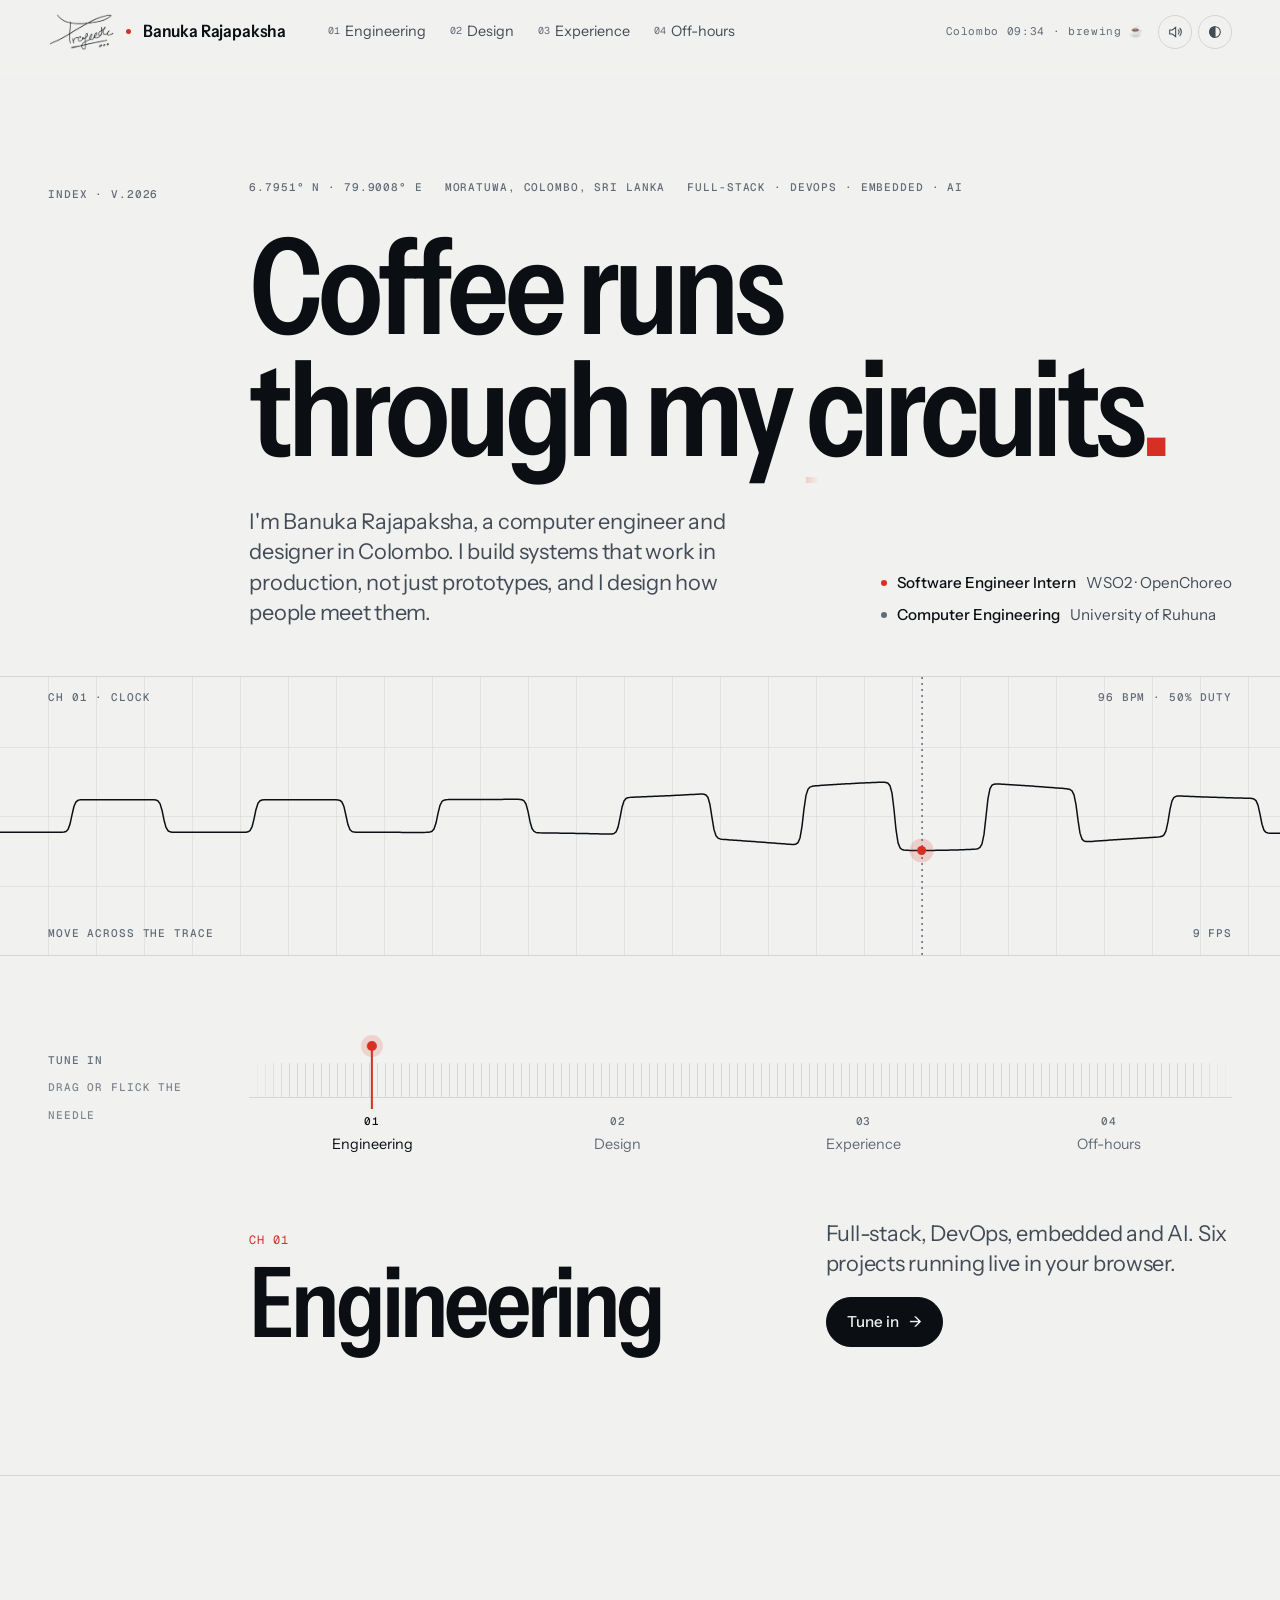
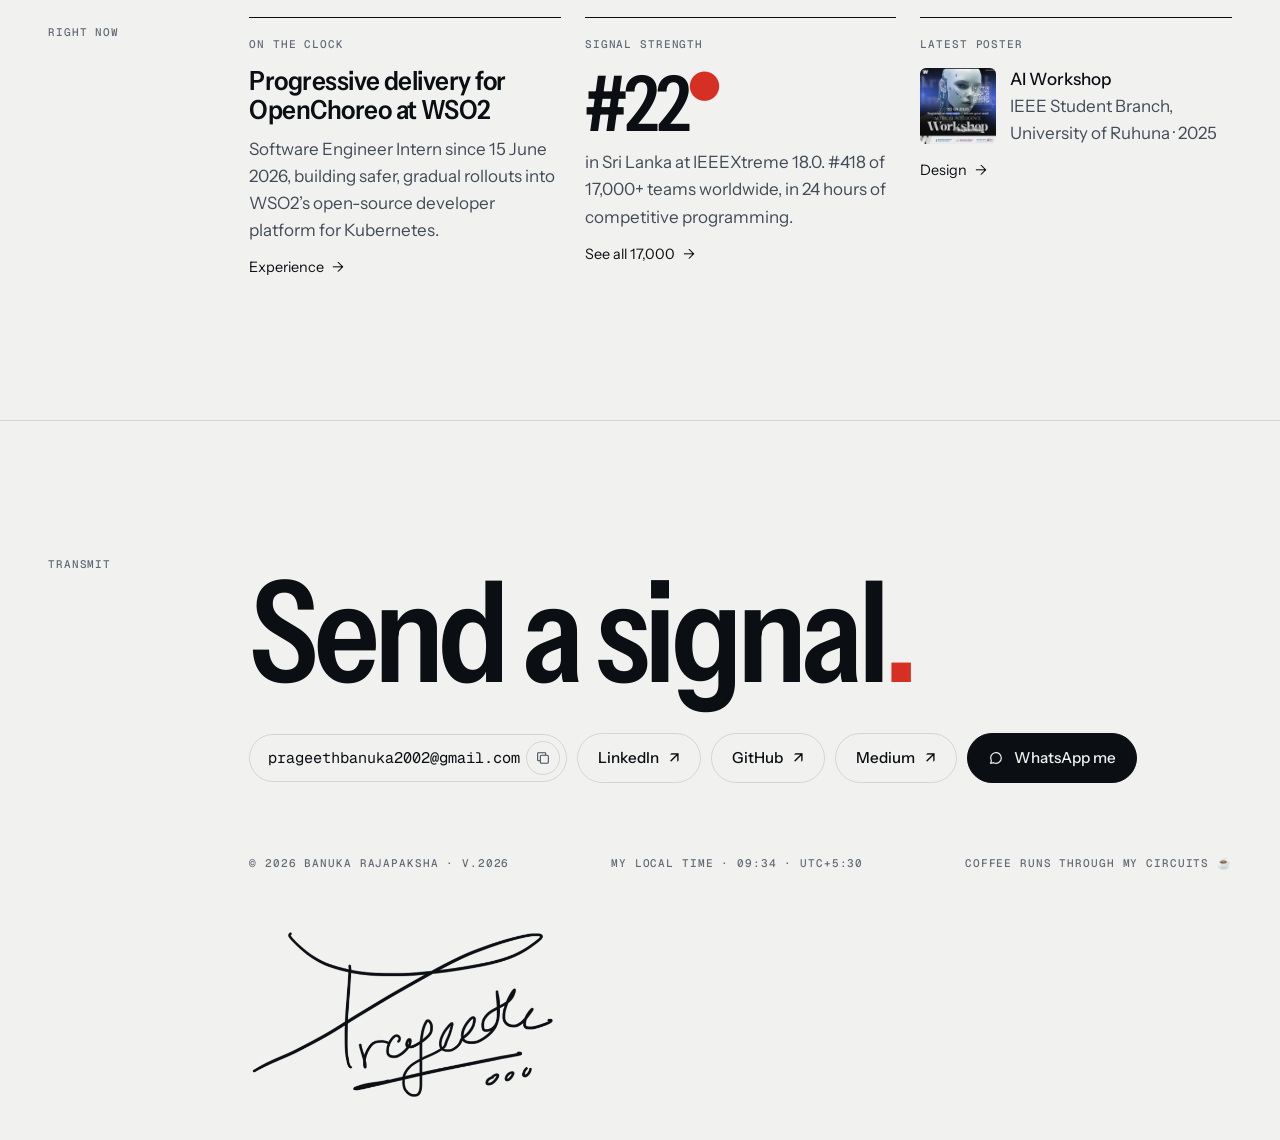
==== index.html @ 409f916d "Center the coffee refill popup; tap feedback and touch-size close buttons" ====
<!doctype html>
<html lang="en">
<head>
<meta charset="utf-8">
<meta name="viewport" content="width=device-width, initial-scale=1, viewport-fit=cover">
<title>Banuka Rajapaksha</title>
<link rel="preconnect" href="https://fonts.googleapis.com">
<link rel="preconnect" href="https://fonts.gstatic.com" crossorigin>
<link rel="stylesheet" href="https://fonts.googleapis.com/css2?family=Geist+Mono:wght@400;500&family=Instrument+Sans:wdth,wght@75..100,400..700&display=swap">
<link rel="stylesheet" href="assets/site.css?v=20261011d">
<style>
.hero { padding-block: clamp(56px, 9vw, 120px) clamp(28px, 4vw, 48px); }
.hero .coords { display: flex; flex-wrap: wrap; gap: 6px 22px; margin-bottom: 28px; }
.hero .display { font-size: clamp(3.2rem, 10.4vw, 10rem); margin-bottom: 36px; }
.cof { position: relative; cursor: pointer; outline-offset: 6px; transition: color var(--h); }
.cof::before { content: "psst. type c-o-f-f-e-e"; position: absolute; left: 0.04em; bottom: 100%; margin-bottom: 0.3em; white-space: nowrap;
  font: 500 0.6875rem/1 var(--f-mono); letter-spacing: 0.08em; text-transform: uppercase; color: var(--accent);
  opacity: 0; transform: translateY(6px); transition: opacity var(--h) var(--ease-out), transform var(--h) var(--ease-out); pointer-events: none; }
@media (hover: none) { .cof::before { content: "tap for a refill"; } }
.cof i { position: absolute; bottom: 82%; width: 0.03em; min-width: 2px; height: 0.16em; border-radius: 2px; background: var(--ink-3); opacity: 0; pointer-events: none; }
.cof i:nth-child(1) { left: 60%; } .cof i:nth-child(2) { left: 72%; } .cof i:nth-child(3) { left: 84%; }
.cof:hover::before, .cof:focus-visible::before { opacity: 1; transform: none; }
.cof:hover i, .cof:focus-visible i { animation: wisp 1.9s ease-out infinite; }
.cof:hover i:nth-child(2), .cof:focus-visible i:nth-child(2) { animation-delay: .45s; }
.cof:hover i:nth-child(3), .cof:focus-visible i:nth-child(3) { animation-delay: .9s; }
@keyframes wisp { 0% { opacity: 0; transform: translateY(0.1em) scaleY(.4); } 30% { opacity: .6; } 100% { opacity: 0; transform: translate(0.05em, -0.35em) scaleY(1); } }
@media (hover: none) { .cof::before { opacity: .75; transform: none; animation: hintIn 1.2s var(--ease-out) 3.5s both; } }
@keyframes hintIn { from { opacity: 0; transform: translateY(6px); } }
.hero .coords { transition: opacity var(--h) var(--ease-out); }
.hero:has(.cof:hover) .coords, .hero:has(.cof:focus-visible) .coords { opacity: 0; }
@media (hover: none) { .hero .coords { opacity: 1 !important; } .cof::before { margin-bottom: 0.15em; } }
.cir { background: linear-gradient(90deg, transparent, var(--accent), transparent) -60% 96% / 40% 0.045em no-repeat; }
.cir:hover { animation: current 1.1s linear infinite; }
@keyframes current { to { background-position: 170% 96%; } }
@media (prefers-reduced-motion: reduce) { .cof i, .cir:hover { animation: none !important; } }
.hero-foot { display: grid; grid-template-columns: minmax(0, 1.2fr) minmax(0, 1fr); gap: 24px 48px; align-items: end; }
.roles { display: grid; gap: 8px; justify-self: end; }
.roles span { display: flex; gap: 10px; align-items: baseline; font-size: 0.95rem; color: var(--ink-2); }
.roles b { font-weight: 500; color: var(--ink); }
.roles i { width: 6px; height: 6px; border-radius: 50%; background: var(--accent); flex: none; transform: translateY(-2px); }
@media (max-width: 860px) {
  .hero .grid > .hang, .tuner .grid > .hang, .now-wrap .hang { display: none; }
  .hero .coords { display: none; }
  .hero { padding-block: 64px 32px; }
  .hero .display { font-size: clamp(2.6rem, 11vw, 4.6rem); }
  .cof::before { margin-bottom: 0.3em; }
  .roles span { font-size: 0.92rem; }
  #scope { height: 120px; }
  #scope .rd { display: none; }
  main .tuner { padding-block: 36px 64px; }
  #dial { margin-bottom: 44px; }
  #band { min-height: 0; gap: 14px; }
  #band h2 { font-size: clamp(2.6rem, 13vw, 3.6rem); }
}
@media (max-width: 860px) { .hero-foot { grid-template-columns: 1fr; } .roles { justify-self: start; } .roles span { flex-wrap: wrap; gap: 2px 10px; } .hero { padding-block: 36px 28px; } .hero .coords { margin-bottom: 18px; } .hero .display { margin-bottom: 24px; } }

.scope { position: relative; height: clamp(170px, 22vw, 280px); border-block: 1px solid var(--line); }
.scope canvas { position: absolute; inset: 0; width: 100%; height: 100%; touch-action: pan-y; }
.scope .rd { position: absolute; top: 12px; display: flex; gap: 18px; }
.scope .rd.l { left: var(--gut); } .scope .rd.r { right: var(--gut); }
.scope .rd.b { top: auto; bottom: 12px; }

.tuner { padding-block: clamp(48px, 7vw, 96px) clamp(72px, 10vw, 130px); }
.dial { position: relative; height: 92px; margin-bottom: 40px; cursor: ew-resize; touch-action: none; user-select: none; -webkit-user-select: none; }
.dial:focus-visible { outline-offset: 8px; }
.dial .scale { position: absolute; left: 0; right: 0; top: 18px; height: 34px;
  background:
    repeating-linear-gradient(90deg, var(--ink-3) 0 1px, transparent 1px 100%) 0 0 / 12.5% 100% no-repeat,
    repeating-linear-gradient(90deg, var(--line) 0 1px, transparent 1px 8px);
  -webkit-mask: linear-gradient(90deg, transparent, #000 4%, #000 96%, transparent); mask: linear-gradient(90deg, transparent, #000 4%, #000 96%, transparent); }
.dial .base { position: absolute; left: 0; right: 0; top: 52px; height: 1px; background: var(--line); }
.dial .stops { position: absolute; left: 0; right: 0; top: 62px; display: grid; grid-template-columns: repeat(4, 1fr); }
.dial .stops button { border: 0; background: none; cursor: pointer; padding: 6px 0; display: grid; justify-items: center; gap: 2px; color: var(--ink-3); transition: color var(--q); }
.dial .stops button:hover, .dial .stops button.on { color: var(--ink); }
.dial .stops .label { color: inherit; }
.dial .tick { position: absolute; top: 10px; width: 1px; height: 50px; background: var(--ink); }
.needle { position: absolute; top: 0; left: 0; width: 2px; height: 64px; margin-left: -1px; background: var(--accent); will-change: transform; }
.needle::before { content: ""; position: absolute; top: -4px; left: -4px; width: 10px; height: 10px; border-radius: 50%; background: var(--accent); box-shadow: 0 0 0 6px color-mix(in srgb, var(--accent) 16%, transparent); }
.needle::after { content: ""; position: absolute; inset: -10px -22px; } /* bigger grab target */

.band { display: grid; grid-template-columns: minmax(0, 1.3fr) minmax(0, 1fr); gap: 24px 48px; align-items: end; min-height: 170px; }
.band .num { font-family: var(--f-mono); font-size: 0.75rem; color: var(--accent); letter-spacing: 0.08em; }
.band h2 { font-size: clamp(2.8rem, 7.6vw, 6.6rem); margin-top: 8px; }
.band-r { display: grid; gap: 18px; justify-items: start; }
@media (max-width: 860px) { .band { grid-template-columns: 1fr; } }

.now { display: grid; grid-template-columns: repeat(3, minmax(0, 1fr)); gap: 24px; }
.now article { border-top: 1px solid var(--ink); padding-top: 18px; display: grid; gap: 12px; align-content: start; min-width: 0; }
.now .big { font-weight: 600; font-stretch: 82%; letter-spacing: -0.04em; font-size: clamp(3rem, 6vw, 5rem); line-height: 0.9; }
.now .big .dot { font-size: 0.5em; vertical-align: 0.9em; }
.now p { margin: 0; color: var(--ink-2); }
.now a.more { font-size: 0.9rem; text-decoration: none; display: inline-flex; gap: 8px; color: var(--ink); }
.now a.more:hover { text-decoration: underline; }
.now .thumb { display: grid; grid-template-columns: 76px minmax(0, 1fr); gap: 14px; align-items: center; }
.now .thumb img { width: 76px; height: 76px; object-fit: cover; border-radius: 6px; }
@media (max-width: 860px) { .now { grid-template-columns: 1fr; } }
</style>
<link rel="icon" href="assets/favicon.svg" type="image/svg+xml">
<meta name="theme-color" content="#0B0E13">
<meta name="description" content="Banuka Rajapaksha: computer engineer and designer in Colombo. Software Engineer Intern at WSO2 (OpenChoreo). Coffee runs through my circuits.">
<meta property="og:title" content="Banuka Rajapaksha">
<meta property="og:description" content="Computer engineer and designer. Coffee runs through my circuits.">
<meta property="og:url" content="https://prageethbanuka.github.io/">
<meta property="og:type" content="website">
<meta property="og:image" content="https://prageethbanuka.github.io/assets/og.jpg">
<meta property="og:image:width" content="1200">
<meta property="og:image:height" content="630">
<meta property="og:image:alt" content="Coffee runs through my circuits. Banuka Rajapaksha, engineer and designer.">
<meta name="twitter:card" content="summary_large_image">
<script>try { const t = localStorage.getItem('br-theme'); if (t) document.documentElement.dataset.theme = t; } catch (e) {}</script>
<script data-goatcounter="https://banuka.goatcounter.com/count" async src="https://gc.zgo.at/count.js"></script>
</head>
<body>
<script src="assets/site.js?v=20261011d"></script>
<script>BR.nav('home', { draw: true })</script>

<main id="main">
  <section class="wrap hero">
    <div class="grid">
      <div class="hang"><span class="label">Index · v.2026</span></div>
      <div class="main">
        <div class="coords"><span class="label">6.7951° N · 79.9008° E</span><span class="label">Moratuwa, Colombo, Sri Lanka</span><span class="label">Full-stack · DevOps · Embedded · AI</span></div>
        <h1 class="display"><span class="cof" role="button" tabindex="0" aria-label="Coffee. Pour a refill">Coffee<i aria-hidden="true"></i><i aria-hidden="true"></i><i aria-hidden="true"></i></span> runs through my <span class="cir">circuits</span><span class="dot">.</span></h1>
        <div class="hero-foot">
          <p class="lede">I'm Banuka Rajapaksha, a computer engineer and designer in Colombo.<span class="m-hide"> I build systems that work in production, not just prototypes, and I design how people meet them.</span></p>
          <div class="roles">
            <span><i></i><b>Software Engineer Intern</b> WSO2 · OpenChoreo</span>
            <span><i style="background:var(--ink-3)"></i><b>Computer Engineering</b> University of Ruhuna</span>
          </div>
        </div>
      </div>
    </div>
  </section>

  <div class="scope" id="scope" aria-hidden="true">
    <canvas id="trace"></canvas>
    <div class="rd l"><span class="label" id="rdMode">CH 01 · Clock</span></div>
    <div class="rd r"><span class="label" id="rdVal">96 BPM · 50% duty</span></div>
    <div class="rd l b"><span class="label">Move across the trace</span></div>
    <div class="rd r b"><span class="label" id="rdFps">-- fps</span></div>
  </div>

  <section class="wrap tuner" aria-labelledby="bandName">
    <div class="grid">
      <div class="hang"><span class="label">Tune in</span><br><span class="label" style="color:var(--ink-3);opacity:.8">Drag or flick the needle</span></div>
      <div class="main">
        <div class="dial" id="dial" tabindex="0" role="slider" aria-label="Choose a section" aria-valuemin="1" aria-valuemax="4" aria-valuenow="1" aria-valuetext="Engineering">
          <div class="scale"></div><div class="base"></div>
          <div class="stops" id="stops"></div>
          <div class="needle" id="needle"></div>
        </div>
        <div class="band" id="band">
          <div>
            <div class="num" id="bandNum">CH 01</div>
            <h2 class="display" id="bandName">Engineering</h2>
          </div>
          <div class="band-r">
            <p class="lede" id="bandText">Full-stack, DevOps, embedded and AI. Six projects running live in your browser.</p>
            <a class="btn" id="bandGo" href="engineering.html">Tune in <span class="arr">→</span></a>
          </div>
        </div>
      </div>
    </div>
  </section>

  <section class="wrap section now-wrap">
    <div class="grid">
      <div class="hang"><span class="label">Right now</span></div>
      <div class="main now">
        <article>
          <span class="label">On the clock</span>
          <h3 class="h3">Progressive delivery for OpenChoreo at WSO2</h3>
          <p>Software Engineer Intern since 15 June 2026, building safer, gradual rollouts into WSO2’s open-source developer platform for Kubernetes.</p>
          <a class="more" href="experience.html">Experience <span>→</span></a>
        </article>
        <article>
          <span class="label">Signal strength</span>
          <div class="big">#22<span class="dot">●</span></div>
          <p>in Sri Lanka at IEEEXtreme 18.0. #418 of 17,000+ teams worldwide, in 24 hours of competitive programming.</p>
          <a class="more" href="engineering.html#xtreme">See all 17,000 <span>→</span></a>
        </article>
        <article>
          <span class="label">Latest poster</span>
          <div class="thumb"><img src="assets/work/w1.webp" alt="AI Workshop poster" width="76" height="76"><p><b style="color:var(--ink);font-weight:500">AI Workshop</b><br>IEEE Student Branch, University of Ruhuna · 2025</p></div>
          <a class="more" href="design.html">Design <span>→</span></a>
        </article>
      </div>
    </div>
  </section>
</main>

<script>BR.footer()</script>

<script>
(() => {
const { Spring, project, clamp, tracker, reduce, blip } = BR;
const BANDS = [
  { id: 'engineering', name: 'Engineering', href: 'engineering.html', mode: 'Clock', val: '96 BPM · 50% duty', text: 'Full-stack, DevOps, embedded and AI. Six projects running live in your browser.' },
  { id: 'design', name: 'Design', href: 'design.html', mode: 'Sine', val: 'Two-second read', text: 'Visual branding for national IEEE programmes, SLSAC and faculty events.' },
  { id: 'experience', name: 'Experience', href: 'experience.html', mode: 'Step', val: 'Rising edges', text: 'WSO2, SEDS Ruhuna, IEEE and IESL, and the University of Ruhuna.' },
  { id: 'offhours', name: 'Off-hours', href: 'offhours.html', mode: 'Scintillation', val: 'Starlight · 96 BPM', text: 'Brass band, drums and the night sky, in red light.' },
];

/* ---------- oscilloscope trace ---------- */
const cv = document.getElementById('trace'), cx = cv.getContext('2d'), scope = document.getElementById('scope');
let W = 0, H = 0, DPR = 1, col = {};
const w = BANDS.map((_, i) => new Spring(i === 0 ? 1 : 0, { damping: 1, response: 0.5 }));
const amp = new Spring(0, { damping: 1, response: 0.35 });
const px = new Spring(0.72, { damping: 1, response: 0.3 });
const heart = new Spring(0, { damping: 1, response: 0.6 }); let heartAt = 0;
// a heartbeat (ECG) trace for the hidden channel
const ecg = (u, t) => { let p = (u * 3 - t * 1.2) % 1; if (p < 0) p += 1; const g = (c, w, a) => a * Math.exp(-(((p - c) / w) ** 2)); return g(0.12, 0.035, 0.18) - g(0.27, 0.012, 0.25) + g(0.3, 0.012, 1.25) - g(0.33, 0.014, 0.45) + g(0.55, 0.06, 0.3); };
function readCol() { const s = getComputedStyle(document.documentElement); col = { ink: s.getPropertyValue('--ink').trim(), line: s.getPropertyValue('--line-2').trim(), acc: s.getPropertyValue('--accent').trim(), ink3: s.getPropertyValue('--ink-3').trim() }; }
function size() { DPR = Math.min(2, devicePixelRatio || 1); W = scope.clientWidth; H = scope.clientHeight; cv.width = W * DPR; cv.height = H * DPR; cx.setTransform(DPR, 0, 0, DPR, 0, 0); }
const shapes = [
  (u, t) => Math.tanh(9 * Math.sin(u * 2 * Math.PI * 7 - t * 2 * Math.PI * 1.6)),                 // clock
  (u, t) => Math.sin(u * 2 * Math.PI * 3.2 - t * 2.4),                                              // sine
  (u, t) => { const p = (u * 6 - t * 0.35) % 1, q = p < 0 ? p + 1 : p; return Math.tanh(14 * (q - 0.5)) * 0.8 + (q - 0.5) * 0.4; }, // step
  (u, t) => 0.55 * Math.sin(u * 47 + t * 3.1) * Math.sin(u * 13 - t * 1.7) + 0.35 * Math.sin(u * 91 - t * 5.3) + 0.2 * Math.sin(u * 7 + t), // scintillation
];
function y(u, t) {
  let v = 0; for (let i = 0; i < 4; i++) if (w[i].x > 0.001) v += w[i].x * shapes[i](u, t);
  if (heart.x > 0.001) v = v * (1 - heart.x) + heart.x * ecg(u, t);
  const bump = Math.exp(-(((u - px.x) / 0.16) ** 2));
  const a = 0.14 + 0.62 * (0.25 + 0.75 * amp.x) * bump;
  return H / 2 - v * a * (H * 0.42);
}
let fpsT = performance.now(), fpsN = 0; const fpsEl = document.getElementById('rdFps');
function draw(now) {
  const t = reduce() ? 0 : now / 1000;
  cx.clearRect(0, 0, W, H);
  cx.strokeStyle = col.line; cx.lineWidth = 1; cx.beginPath();
  for (let x = 48; x < W; x += 48) { cx.moveTo(x + 0.5, 0); cx.lineTo(x + 0.5, H); }
  for (let k = 1; k < 4; k++) { const yy = Math.round(H * k / 4) + 0.5; cx.moveTo(0, yy); cx.lineTo(W, yy); }
  cx.stroke();
  cx.strokeStyle = col.ink; cx.lineWidth = 1.5; cx.lineJoin = 'round'; cx.beginPath();
  const step = 2;
  for (let x = 0; x <= W; x += step) { const v = y(x / W, t); x ? cx.lineTo(x, v) : cx.moveTo(x, v); }
  cx.stroke();
  const sx = px.x * W, sy = y(px.x, t);
  cx.strokeStyle = col.ink3; cx.setLineDash([2, 4]); cx.beginPath(); cx.moveTo(sx + 0.5, 0); cx.lineTo(sx + 0.5, H); cx.stroke(); cx.setLineDash([]);
  cx.fillStyle = col.acc; cx.globalAlpha = 0.18; cx.beginPath(); cx.arc(sx, sy, 12, 0, 6.283); cx.fill();
  cx.globalAlpha = 1; cx.beginPath(); cx.arc(sx, sy, 4.5, 0, 6.283); cx.fill();
  fpsN++; if (now - fpsT > 500) { fpsEl.textContent = `${Math.round(fpsN * 1000 / (now - fpsT))} fps`; fpsN = 0; fpsT = now; }
}
let raf = 0, visible = true;
function loop(now) { draw(now); raf = (visible && !reduce()) ? requestAnimationFrame(loop) : 0; }
function start() { if (!raf && visible) raf = requestAnimationFrame(loop); }
readCol(); size(); draw(performance.now()); if (!reduce()) start();
addEventListener('resize', () => { size(); draw(performance.now()); });
addEventListener('br-theme', () => { readCol(); draw(performance.now()); });
matchMedia('(prefers-color-scheme: dark)').addEventListener('change', () => { readCol(); draw(performance.now()); });
new IntersectionObserver(es => { visible = es[0].isIntersecting; if (visible && !reduce()) start(); }).observe(scope);
[...w, amp, px, heart].forEach(s => s.on(() => { if (reduce()) draw(0); }));
scope.addEventListener('pointermove', e => { const r = scope.getBoundingClientRect(); px.to(clamp((e.clientX - r.left) / r.width, 0, 1), { damping: 1, response: 0.18 }); amp.to(1); });
scope.addEventListener('pointerleave', () => { amp.to(0, { response: 0.6 }); px.to(0.72, { response: 0.8 }); });

/* ---------- tuner dial ---------- */
const dial = document.getElementById('dial'), needle = document.getElementById('needle'), stops = document.getElementById('stops');
BANDS.forEach((b, i) => {
  const btn = document.createElement('button'); btn.type = 'button'; btn.dataset.i = i; btn.tabIndex = -1;
  btn.innerHTML = `<span class="label">0${i + 1}</span><span style="font-size:.9rem">${b.name}</span>`;
  stops.appendChild(btn);
});
const stopX = i => dial.clientWidth * (i + 0.5) / 4;
const nx = new Spring(0, { damping: 1, response: 0.4 }).on(x => { needle.style.transform = `translateX(${x}px)`; liveBand(x); });
let cur = -1;
function setBand(i, fromNeedle) {
  if (i === cur) return; cur = i; const b = BANDS[i];
  if (heart.target === 1) { if (performance.now() - heartAt > 4000) heart.to(0); else return; } // keep the clue on screen for a moment
  document.getElementById('bandNum').textContent = `CH 0${i + 1}`;
  document.getElementById('bandName').textContent = b.name;
  document.getElementById('bandText').textContent = b.text;
  const go = document.getElementById('bandGo'); go.href = b.href;
  document.getElementById('rdMode').textContent = `CH 0${i + 1} · ${b.mode}`;
  document.getElementById('rdVal').textContent = b.val;
  dial.setAttribute('aria-valuenow', i + 1); dial.setAttribute('aria-valuetext', b.name);
  [...stops.children].forEach((s, k) => s.classList.toggle('on', k === i));
  w.forEach((s, k) => s.to(k === i ? 1 : 0));
  if (fromNeedle !== false) blip('tick');
}
function liveBand(x) { setBand(clamp(Math.floor(x / dial.clientWidth * 4), 0, 3)); }
nx.set(stopX(0)); setBand(0, false);
addEventListener('resize', () => nx.set(stopX(cur)));
const trk = tracker(); let drag = null;
dial.addEventListener('pointerdown', e => {
  const r = dial.getBoundingClientRect(), x = e.clientX - r.left;
  if (e.target.closest('.stops button') && e.pointerType !== 'mouse') return;
  const onNeedle = Math.abs(x - nx.x) < 24;
  dial.setPointerCapture(e.pointerId); nx.stop();
  drag = { off: onNeedle ? x - nx.x : 0, moved: 0, x0: x }; trk.reset(); trk.add(nx.x);
  if (!onNeedle) nx.to(x, { damping: 1, response: 0.22 });
});
dial.addEventListener('pointermove', e => {
  if (!drag) return; const r = dial.getBoundingClientRect(), x = e.clientX - r.left;
  drag.moved = Math.max(drag.moved, Math.abs(x - drag.x0));
  if (drag.moved < 4) return;
  const raw = x - drag.off, max = dial.clientWidth;
  const v = raw < 0 ? BR.rubber(raw, max) : raw > max ? max + BR.rubber(raw - max, max) : raw;
  nx.set(v); trk.add(v);
  holdCheck(v / max);
});
// hidden channel: hold the needle exactly between Design and Experience
let holdT = 0;
function heartbeat() {
  holdT = 0; if (!drag || heart.target === 1) return;
  heart.to(1); heartAt = performance.now(); blip('tone', true);
  const clue = (window.BRSecret && BRSecret.TRAIL.clue2) || '';
  document.getElementById('rdMode').textContent = 'CH ♥ · Heartbeat'; document.getElementById('rdVal').textContent = '72 BPM';
  document.getElementById('bandNum').textContent = 'CH ♥'; document.getElementById('bandName').textContent = 'Heartbeat';
  document.getElementById('bandText').textContent = clue; document.getElementById('bandGo').href = 'offhours.html'; cur = -1;
}
function holdCheck(f) {
  const inZone = Math.abs(f - 0.5) <= 0.025;
  if (!inZone) { clearTimeout(holdT); holdT = 0; return; }
  if (!holdT) holdT = setTimeout(heartbeat, 1600); // fires even if the pointer stays perfectly still
}
const endDrag = e => {
  clearTimeout(holdT); holdT = 0;
  if (!drag) return; const d = drag; drag = null;
  if (d.moved < 4) { const i = clamp(Math.floor(d.x0 / dial.clientWidth * 4), 0, 3); nx.to(stopX(i), { damping: 1, response: 0.35 }); return; }
  const v = trk.vel(), land = nx.x + project(v, 0.995);
  const i = clamp(Math.floor(land / dial.clientWidth * 4), 0, 3);
  nx.to(stopX(i), { velocity: v, damping: Math.abs(v) > 300 ? 0.78 : 1, response: 0.38 });
};
dial.addEventListener('pointerup', endDrag); dial.addEventListener('pointercancel', endDrag);
stops.addEventListener('pointerenter', () => {}, true);
[...stops.children].forEach((b, i) => {
  b.addEventListener('click', () => nx.to(stopX(i), { damping: 1, response: 0.35 }));
  b.addEventListener('pointerenter', e => { if (e.pointerType === 'mouse' && !drag) nx.to(stopX(i), { damping: 1, response: 0.4 }); });
});
dial.addEventListener('keydown', e => {
  if (e.key === 'ArrowRight' || e.key === 'ArrowDown') { e.preventDefault(); nx.to(stopX(Math.min(3, cur + 1))); }
  if (e.key === 'ArrowLeft' || e.key === 'ArrowUp') { e.preventDefault(); nx.to(stopX(Math.max(0, cur - 1))); }
  if (e.key === 'Enter') location.href = BANDS[cur].href;
});
})();
</script>
</body>
</html>
---- assets/site.css ----
/* SIGNAL — Banuka Rajapaksha
   Layout: 12-column instrument grid; mono labels hang in column 1, content starts at column 2–3.
   One accent (H-Alpha) marks the single thing that matters on each screen. */
:root {
  --bg: #F1F2EF;          /* Lunar */
  --bg-2: #E7E9E5;
  --surface: #F8F9F7;
  --ink: #0B0E13;         /* Night Ink */
  --ink-2: #434B57;
  --ink-3: #636B78;       /* Regolith */
  --line: rgba(11, 14, 19, 0.12);
  --line-2: rgba(11, 14, 19, 0.06);
  --accent: #D62F24;      /* H-Alpha */
  --data: #1F8A80;        /* OIII — data only */
  --screen: #0B0E13;      /* device screens stay dark */
  --screen-ink: #E8EAE6;
  --f-sans: "Instrument Sans", ui-sans-serif, system-ui, -apple-system, "Segoe UI", sans-serif;
  --f-mono: "Geist Mono", ui-monospace, "SF Mono", Menlo, Consolas, monospace;
  --beat: 625ms;          /* 96 BPM */
  --q: 156ms;             /* quarter beat */
  --h: 312ms;             /* half beat */
  --ease-out: cubic-bezier(.16, 1, .3, 1);
  --gut: clamp(16px, 4vw, 48px);
  color-scheme: light;
}
@media (prefers-color-scheme: dark) {
  :root:not([data-theme="light"]) {
    --bg: #0B0E13; --bg-2: #12161D; --surface: #161B23; --ink: #E8EAE6; --ink-2: #AEB5BF; --ink-3: #8A93A0;
    --line: rgba(232, 234, 230, 0.13); --line-2: rgba(232, 234, 230, 0.06); --accent: #FF4A3D; --data: #3CC2B4;
    --screen: #05070A; color-scheme: dark;
  }
}
:root[data-theme="dark"] {
  --bg: #0B0E13; --bg-2: #12161D; --surface: #161B23; --ink: #E8EAE6; --ink-2: #AEB5BF; --ink-3: #8A93A0;
  --line: rgba(232, 234, 230, 0.13); --line-2: rgba(232, 234, 230, 0.06); --accent: #FF4A3D; --data: #3CC2B4;
  --screen: #05070A; color-scheme: dark;
}
/* Red-light mode: the Off-hours page, like an observatory at night */
:root[data-mode="redlight"] {
  --bg: #0A0606; --bg-2: #120A09; --surface: #160C0B; --ink: #FF5A4C; --ink-2: rgba(255, 90, 76, 0.78); --ink-3: rgba(255, 90, 76, 0.56);
  --line: rgba(255, 90, 76, 0.2); --line-2: rgba(255, 90, 76, 0.09); --accent: #FF5A4C; --data: #FF5A4C;
  --screen: #070404; --screen-ink: #FF5A4C; color-scheme: dark;
}

@view-transition { navigation: auto; }
::view-transition-old(root) { animation: acquire-out var(--h) cubic-bezier(.7, 0, .84, 0) both; }
::view-transition-new(root) { animation: acquire-in var(--beat) var(--ease-out) both; }
::view-transition-group(mark) { animation-duration: var(--h); }
@keyframes acquire-out { to { clip-path: inset(49.8% 0 49.8% 0); } }
@keyframes acquire-in { from { clip-path: inset(49.8% 0 49.8% 0); } to { clip-path: inset(0 0 0 0); } }
@media (prefers-reduced-motion: reduce) {
  ::view-transition-old(root), ::view-transition-new(root) { animation: none; }
  html { scroll-behavior: auto !important; }
}

:root { padding-top: env(safe-area-inset-top, 0px); padding-bottom: env(safe-area-inset-bottom, 0px); }
*, *::before, *::after { box-sizing: border-box; }
html { scroll-behavior: smooth; -webkit-text-size-adjust: 100%; }
body {
  margin: 0; background: var(--bg); color: var(--ink);
  font-family: var(--f-sans); font-size: 1.0625rem; line-height: 1.6; font-stretch: 100%;
  -webkit-font-smoothing: antialiased; text-rendering: optimizeLegibility; overflow-x: hidden;
}
img { max-width: 100%; display: block; }
a { color: inherit; text-decoration-thickness: 1px; text-underline-offset: 0.2em; }
button { font: inherit; color: inherit; }
::selection { background: var(--accent); color: var(--bg); }
:focus-visible { outline: 2px solid var(--accent); outline-offset: 3px; border-radius: 4px; }
[hidden] { display: none !important; }

/* type */
.label { font-family: var(--f-mono); font-size: 0.6875rem; font-weight: 500; letter-spacing: 0.08em; text-transform: uppercase; color: var(--ink-3); font-variant-numeric: tabular-nums; }
.mono { font-family: var(--f-mono); font-variant-numeric: tabular-nums; }
.display {
  margin: 0; font-weight: 600; font-stretch: 82%; letter-spacing: -0.04em; line-height: 0.92;
  font-size: clamp(3.1rem, 9.2vw, 8.6rem); text-wrap: balance;
}
.h2 { margin: 0; font-weight: 600; font-stretch: 86%; letter-spacing: -0.03em; line-height: 0.98; font-size: clamp(2rem, 4.6vw, 3.4rem); text-wrap: balance; }
.h3 { margin: 0; font-weight: 600; font-stretch: 92%; letter-spacing: -0.02em; line-height: 1.1; font-size: clamp(1.3rem, 2.1vw, 1.65rem); }
.lede { margin: 0; font-size: clamp(1.15rem, 1.7vw, 1.4rem); line-height: 1.4; letter-spacing: -0.012em; color: var(--ink-2); max-width: 40ch; text-wrap: pretty; }
.prose { color: var(--ink-2); max-width: 64ch; }
.prose p { margin: 0 0 1em; }
.dot { color: var(--accent); }
.confirm { font-family: var(--f-mono); font-size: 0.625rem; letter-spacing: 0.06em; text-transform: uppercase; color: var(--ink-3); border: 1px dashed var(--ink-3); border-radius: 4px; padding: 1px 5px; vertical-align: 0.25em; white-space: nowrap; }

/* layout */
.wrap { width: 100%; max-width: 1440px; margin: 0 auto; padding-inline: var(--gut); padding-block: 0; }
.grid { display: grid; grid-template-columns: repeat(12, minmax(0, 1fr)); column-gap: 24px; }
.hang { grid-column: 1 / span 2; }
.main { grid-column: 3 / -1; min-width: 0; }
@media (max-width: 860px) {
  .grid { grid-template-columns: repeat(4, minmax(0, 1fr)); column-gap: 16px; }
  .hang, .main { grid-column: 1 / -1; }
  .hang { margin-bottom: 14px; }
}
.section { padding-block: clamp(72px, 11vw, 150px); border-top: 1px solid var(--line); }
.rule { height: 1px; background: var(--line); border: 0; margin: 0; }

/* nav */
.nav {
  position: sticky; top: env(safe-area-inset-top, 0px); z-index: 50;
  background: color-mix(in srgb, var(--bg) 82%, transparent);
  backdrop-filter: blur(16px) saturate(160%); -webkit-backdrop-filter: blur(16px) saturate(160%);
}
.nav::after { content: ""; position: absolute; left: 0; right: 0; bottom: -18px; height: 18px; pointer-events: none; background: linear-gradient(var(--bg), transparent); opacity: .7; }
.nav-in { display: flex; align-items: center; gap: 20px; height: 64px; }
.brand { display: inline-flex; align-items: center; gap: 12px; text-decoration: none; font-weight: 600; letter-spacing: -0.01em; font-stretch: 92%; white-space: nowrap; }
.sig {
  display: block; flex: none; width: 66px; aspect-ratio: 600 / 334; background: var(--ink);
  -webkit-mask: url("signature.png") center / contain no-repeat; mask: url("signature.png") center / contain no-repeat;
  view-transition-name: mark;
}
.sig.draw { animation: sign 1.4s var(--ease-out) 120ms both; }
@keyframes sign { from { clip-path: inset(0 100% 0 0); } to { clip-path: inset(0 0 0 0); } }
.star { width: 5px; height: 5px; border-radius: 50%; background: var(--accent); flex: none; animation: breathe 1.25s ease-in-out infinite; }
@keyframes breathe { 0%, 100% { transform: scale(1); } 12% { transform: scale(1.5); } 30% { transform: scale(1); } }
.sig-xl { width: clamp(180px, 24vw, 320px); margin-top: 56px; }
@media (prefers-reduced-motion: reduce) { .sig.draw, .star { animation: none; } }
.nav-links { display: flex; gap: 4px; margin: 0 auto 0 12px; padding: 0; list-style: none; }
.nav-links a {
  position: relative; display: block; padding: 6px 10px; text-decoration: none; font-size: 0.9rem; color: var(--ink-2);
  transition: color var(--q);
}
.nav-links a:hover { color: var(--ink); }
.nav-links a[aria-current="page"] { color: var(--ink); }
.nav-links a[aria-current="page"]::before { content: ""; position: absolute; left: 50%; bottom: -2px; width: 4px; height: 4px; margin-left: -2px; border-radius: 50%; background: var(--accent); }
.nav-links .n { font-family: var(--f-mono); font-size: 0.625rem; color: var(--ink-3); margin-right: 5px; vertical-align: 0.2em; }
.nav-tools { display: flex; align-items: center; gap: 6px; }
.clock { font-family: var(--f-mono); font-size: 0.6875rem; letter-spacing: 0.06em; color: var(--ink-3); margin-right: 8px; white-space: nowrap; }
.tool {
  width: 34px; height: 34px; display: grid; place-items: center; border-radius: 50%; border: 1px solid var(--line);
  background: transparent; cursor: pointer; color: var(--ink-2); transition: color var(--q), border-color var(--q), transform 100ms ease-out;
}
.tool:hover { color: var(--ink); border-color: var(--ink-3); }
.tool:active { transform: scale(0.94); }
.tool svg { width: 16px; height: 16px; }
.tool[aria-pressed="true"] { color: var(--accent); border-color: var(--accent); }
@media (max-width: 860px) {
  .nav-in { height: 58px; gap: 12px; }
  .nav-links, .nav-tools { display: none; }
  .menu-btn { display: grid; }
}

/* buttons, chips */
.btn {
  display: inline-flex; align-items: center; gap: 10px; padding: 12px 20px; border-radius: 999px; border: 1px solid var(--ink);
  background: var(--ink); color: var(--bg); text-decoration: none; font-weight: 500; font-size: 0.95rem; cursor: pointer;
  transition: transform 100ms ease-out, background-color var(--q), color var(--q);
}
.btn:active { transform: scale(0.97); }
.btn.ghost { background: transparent; color: var(--ink); border-color: var(--line); }
.btn.ghost:hover { border-color: var(--ink-3); }
.btn .arr { transition: transform var(--h) var(--ease-out); }
.btn:hover .arr { transform: translateX(3px); }
.chips { display: flex; flex-wrap: wrap; gap: 6px; }
.chip { font-family: var(--f-mono); font-size: 0.7rem; letter-spacing: 0.02em; padding: 4px 9px; border-radius: 999px; border: 1px solid var(--line); color: var(--ink-2); white-space: nowrap; }
.seg { display: inline-flex; padding: 3px; border: 1px solid var(--line); border-radius: 999px; gap: 2px; }
.seg button { border: 0; background: transparent; padding: 6px 14px; border-radius: 999px; cursor: pointer; font-size: 0.85rem; color: var(--ink-2); transition: background-color var(--q), color var(--q); }
.seg button[aria-pressed="true"] { background: var(--ink); color: var(--bg); }

/* page head */
.page-head { padding-block: clamp(64px, 10vw, 140px) clamp(56px, 8vw, 110px); }
.page-head .display { margin-bottom: 28px; }
.page-head .meta-row { display: flex; flex-wrap: wrap; gap: 6px 24px; margin-bottom: 36px; }

/* footer: transmit */
.transmit { border-top: 1px solid var(--line); padding-block: clamp(72px, 10vw, 140px) 40px; }
.transmit .display { font-size: clamp(3rem, 11vw, 10rem); margin: 18px 0 36px; }
.tx-row { display: flex; flex-wrap: wrap; gap: 10px; align-items: center; }
.email { display: inline-flex; align-items: center; gap: 6px; padding: 6px 6px 6px 18px; border: 1px solid var(--line); border-radius: 999px; font-family: var(--f-mono); font-size: 0.95rem; max-width: 100%; }
.email span { user-select: all; overflow-wrap: anywhere; }
.foot { display: flex; flex-wrap: wrap; justify-content: space-between; gap: 10px 24px; padding-top: 72px; }
.foot .label { color: var(--ink-3); }

/* shared trace hairline used as section divider */
.trace-line { display: block; width: 100%; height: 24px; color: var(--ink-3); }

@media (prefers-reduced-transparency: reduce) { .nav { background: var(--bg); backdrop-filter: none; -webkit-backdrop-filter: none; } }
@media (prefers-contrast: more) { :root { --line: rgba(11, 14, 19, 0.4); } }

/* ---------- responsive: big screens scale up, touch gets bigger targets ---------- */
@media (min-width: 1800px) { html { font-size: 112.5%; } .wrap { max-width: 1680px; } }
@media (min-width: 2400px) { html { font-size: 131%; } .wrap { max-width: 2080px; } }
@media (pointer: coarse) {
  .tool { width: 44px; height: 44px; }
  .seg button { min-height: 40px; padding-inline: 16px; }
  .nav-links a { padding: 10px 12px; }
  .btn { min-height: 44px; }
  .chip { padding: 6px 10px; }
}
@media (max-width: 380px) {
  :root { --gut: 14px; }
  .display { letter-spacing: -0.035em; }
  .brand > span:last-child { font-size: 0.92rem; }
}
@media (max-height: 500px) and (orientation: landscape) {
  .nav { position: relative; }
  .page-head { padding-block: 40px; }
}
.swipe-hint { display: none; }
@media (max-width: 700px) { .swipe-hint { display: inline; } }

/* ---------- mobile menu ---------- */
.menu-btn { display: none; place-items: center; margin-left: auto; width: 44px; height: 44px; border-radius: 50%; border: 1px solid var(--line); background: transparent; cursor: pointer; position: relative; transition: transform 100ms ease-out; }
.menu-btn:active { transform: scale(0.94); }
.menu-btn i { position: absolute; left: 13px; right: 13px; height: 1.5px; border-radius: 2px; background: var(--ink); transition: transform var(--h) var(--ease-out), top var(--h) var(--ease-out); }
.menu-btn i:nth-child(1) { top: 17px; } .menu-btn i:nth-child(2) { top: 25px; }
.menu-btn[aria-expanded="true"] i:nth-child(1) { top: 21px; transform: rotate(45deg); }
.menu-btn[aria-expanded="true"] i:nth-child(2) { top: 21px; transform: rotate(-45deg); }
.nav .here { display: none; font-family: var(--f-mono); font-size: 0.66rem; letter-spacing: 0.08em; text-transform: uppercase; color: var(--ink-3); white-space: nowrap; }
@media (max-width: 860px) { .nav .here { display: inline; margin-left: auto; } .nav .here + .menu-btn { margin-left: 0; } }
@media (max-width: 380px) { .nav .here { display: none; } .nav .here + .menu-btn { margin-left: auto; } }
body.menu-open { overflow: hidden; }
body.menu-open .nav { background: var(--bg); }
body.menu-open .nav::after { opacity: 0; }
.mmenu { position: fixed; inset: 0; z-index: 49; background: var(--bg); visibility: hidden; display: flex; flex-direction: column;
  padding: calc(env(safe-area-inset-top, 0px) + 74px) var(--gut) calc(env(safe-area-inset-bottom, 0px) + 22px);
  clip-path: inset(0 0 100% 0); transition: clip-path var(--beat) var(--ease-out), visibility 0s linear var(--beat); overflow-y: auto; }
.mmenu.open { visibility: visible; clip-path: inset(0 0 0 0); transition: clip-path var(--beat) var(--ease-out), visibility 0s; }
.mmenu ol { list-style: none; margin: 0; padding: 0; border-top: 1px solid var(--line); }
.mmenu li { border-bottom: 1px solid var(--line); opacity: 0; transform: translateY(14px); transition: opacity var(--h) var(--ease-out), transform var(--beat) var(--ease-out); }
.mmenu.open li { opacity: 1; transform: none; }
.mmenu.open li:nth-child(2) { transition-delay: 40ms; } .mmenu.open li:nth-child(3) { transition-delay: 80ms; } .mmenu.open li:nth-child(4) { transition-delay: 120ms; } .mmenu.open li:nth-child(5) { transition-delay: 160ms; }
.mmenu a { display: grid; grid-template-columns: 34px minmax(0, 1fr) auto; align-items: baseline; gap: 4px 10px; padding: 16px 0; text-decoration: none; }
.mmenu a .n { font-family: var(--f-mono); font-size: 0.7rem; color: var(--ink-3); }
.mmenu a b { font-weight: 600; font-stretch: 84%; letter-spacing: -0.035em; font-size: clamp(2rem, 9vw, 2.8rem); line-height: 1; }
.mmenu a small { grid-column: 2; color: var(--ink-2); font-size: 0.88rem; }
.mmenu a .go { grid-row: 1; grid-column: 3; color: var(--ink-3); font-size: 1.2rem; }
.mmenu a[aria-current="page"] b { color: var(--ink); }
.mmenu a[aria-current="page"] .n { color: var(--accent); }
.mmenu a:not([aria-current="page"]) b { color: var(--ink); opacity: .82; }
.mfoot { margin-top: auto; padding-top: 28px; display: grid; gap: 14px; opacity: 0; transition: opacity var(--beat) var(--ease-out) 180ms; }
.mmenu.open .mfoot { opacity: 1; }
.mfoot .row { display: flex; flex-wrap: wrap; align-items: center; gap: 8px; }
.mfoot .pill { display: inline-flex; align-items: center; gap: 8px; height: 44px; padding: 0 16px; border-radius: 999px; border: 1px solid var(--line); background: transparent; font-size: 0.9rem; color: var(--ink); cursor: pointer; text-decoration: none; }
.mfoot .pill svg { width: 16px; height: 16px; }
.mfoot .pill[aria-pressed="true"] { border-color: var(--accent); color: var(--accent); }
.mfoot .label { color: var(--ink-3); }
@media (min-width: 861px) { .mmenu { display: none; } }
@media (prefers-reduced-motion: reduce) { .mmenu, .mmenu li, .mfoot, .menu-btn i { transition: none !important; } .mmenu li { transform: none; } }

/* ---------- phone details ---------- */
@media (max-width: 860px) {
  .page-head { padding-block: 44px 56px; }
  .page-head .meta-row { margin-bottom: 22px; }
  .section { padding-block: 64px; }
  .transmit { padding-block: 64px 28px; }
  .transmit .display { font-size: clamp(2.8rem, 14vw, 4.4rem); margin: 12px 0 26px; }
  .tx-row { gap: 8px; }
  .tx-row .email { width: 100%; justify-content: space-between; }
  .tx-row .btn { flex: 1 1 0; justify-content: center; }
  .foot { flex-direction: column; gap: 8px; padding-top: 44px; }
  .sig-xl { margin-top: 32px; width: 150px; }
  .lede { font-size: 1.12rem; }
  .brand { gap: 10px; }
  .sig { width: 58px; }
}
@media (max-width: 860px) { .menu-btn { display: grid; } }
body.menu-open .m-toast { visibility: hidden; }

/* ---------- WhatsApp sheet ---------- */
.wa-scrim { position: fixed; inset: 0; z-index: 80; background: rgba(5, 7, 10, 0.5); opacity: 0; pointer-events: none; }
.wa-scrim.live { pointer-events: auto; }
.wa { position: fixed; z-index: 81; left: 0; right: 0; bottom: 0; margin: 0 auto; width: min(560px, 100%); max-height: calc(100% - 40px); overflow-y: auto;
  background: var(--bg); color: var(--ink); border: 1px solid var(--line); border-bottom: 0; border-radius: 26px 26px 0 0;
  box-shadow: 0 -30px 80px -20px rgba(0,0,0,.5); visibility: hidden; transform: translateY(110%); will-change: transform;
  padding-bottom: env(safe-area-inset-bottom, 0px); }
.wa.live { visibility: visible; }
.wa-grab { display: grid; place-items: center; padding: 10px 0 2px; cursor: grab; touch-action: none; }
.wa-grab span { width: 40px; height: 5px; border-radius: 3px; background: var(--ink-3); opacity: .5; }
.wa-in { padding: 6px 22px 22px; display: grid; gap: 16px; }
.wa-top { display: flex; justify-content: space-between; align-items: flex-start; gap: 12px; }
.wa-top .h3 { margin-top: 4px; }
.wa-form { display: grid; gap: 8px; }
.wa-form input:not([type=radio]), .wa-form textarea { width: 100%; font: inherit; font-size: 16px; color: var(--ink); background: var(--bg-2); border: 1px solid var(--line); border-radius: 14px; padding: 12px 14px; margin-bottom: 8px; resize: vertical; }
.wa-form input:focus, .wa-form textarea:focus { outline: 2px solid var(--accent); outline-offset: 1px; }
.wa-topics { display: flex; flex-wrap: wrap; gap: 6px; margin-bottom: 8px; }
.wa-topics label { cursor: pointer; }
.wa-topics input { position: absolute; opacity: 0; pointer-events: none; }
.wa-topics span { display: inline-flex; align-items: center; min-height: 38px; padding: 0 14px; border-radius: 999px; border: 1px solid var(--line); font-size: .88rem; color: var(--ink-2); transition: background-color var(--q), color var(--q); }
.wa-topics input:checked + span { background: var(--ink); color: var(--bg); border-color: var(--ink); }
.wa-topics input:focus-visible + span { outline: 2px solid var(--accent); outline-offset: 2px; }
.wa-err { margin: 0; min-height: 1.3em; font-family: var(--f-mono); font-size: .72rem; color: var(--accent); }
.wa-form .btn { justify-self: start; }
.wa-note { margin: 4px 0 0; font-size: .8rem; color: var(--ink-3); }
@media (max-width: 860px) { .wa-form .btn { justify-self: stretch; justify-content: center; } }
.wa-err[data-ok] { color: var(--ink-2); }

/* ---------- intro (first page of a visit) ---------- */
.intro { position: fixed; inset: 0; z-index: 200; background: var(--bg); display: grid; place-items: center; cursor: pointer;
  transition: clip-path 520ms var(--ease-out), opacity 520ms ease; clip-path: inset(0 0 0 0); }
.intro canvas { width: min(340px, 72vw); aspect-ratio: 311 / 170; display: block; position: relative; }
.intro::after { content: ""; position: absolute; left: calc(50% + min(170px, 36vw) + 10px); top: calc(50% - min(64px, 13.5vw));
  width: 9px; height: 9px; border-radius: 50%; background: var(--accent); box-shadow: 0 0 16px var(--accent); opacity: 0; transform: scale(.2); }
.intro.lit::after { animation: ignite var(--h) var(--ease-out) forwards; }
.intro-skip { position: absolute; bottom: calc(env(safe-area-inset-bottom, 0px) + 28px); left: 0; right: 0; text-align: center; opacity: .7; }
.intro.out { clip-path: inset(0 0 100% 0); opacity: .4; pointer-events: none; }
@keyframes ignite { 0% { opacity: 0; transform: scale(.2); } 50% { opacity: 1; transform: scale(1.8); } 100% { opacity: 1; transform: scale(1); } }

/* ---------- study playlist ---------- */
.rec { position: relative; flex: none; width: var(--s); height: var(--s); border-radius: 50%; display: grid; place-items: center;
  background: radial-gradient(circle, transparent 30%, rgba(255,255,255,.06) 31%, transparent 33%, rgba(255,255,255,.05) 45%, transparent 47%, rgba(255,255,255,.05) 60%, transparent 62%), #0B0E13;
  box-shadow: 0 10px 30px -10px rgba(0,0,0,.5), inset 0 0 0 1px rgba(255,255,255,.08); }
.rec img { width: 42%; height: 42%; border-radius: 50%; object-fit: cover; }
.rec::after { content: ""; position: absolute; width: 6%; height: 6%; border-radius: 50%; background: var(--bg); }
.playing .rec { animation: spin 1.8s linear infinite; }
@keyframes spin { to { transform: rotate(360deg); } }
.vinyl { position: fixed; z-index: 72; right: 16px; bottom: calc(env(safe-area-inset-bottom, 0px) + 16px); width: min(380px, calc(100% - 32px));
  display: grid; grid-template-columns: auto minmax(0, 1fr) auto; gap: 14px; align-items: start; padding: 14px; border-radius: 20px;
  background: color-mix(in srgb, var(--bg) 84%, transparent); border: 1px solid var(--line); color: var(--ink);
  backdrop-filter: blur(18px) saturate(160%); -webkit-backdrop-filter: blur(18px) saturate(160%); box-shadow: 0 24px 60px -24px rgba(0,0,0,.5);
  transform: translateY(130%) rotate(2deg); opacity: 0; transition: transform var(--beat) var(--ease-out), opacity var(--h); }
.vinyl.in { transform: none; opacity: 1; }
.vinyl .k { display: block; font-family: var(--f-mono); font-size: .66rem; letter-spacing: .08em; text-transform: uppercase; color: var(--accent); margin-bottom: 2px; }
.vinyl p { margin: 0 0 10px; font-size: .9rem; line-height: 1.45; color: var(--ink-2); }
.vinyl p b { color: var(--ink); font-weight: 500; }
.v-btns { display: flex; flex-wrap: wrap; gap: 6px; }
.v-btns .btn { padding: 8px 14px; min-height: 0; font-size: .84rem; }
.v-x { border: 0; background: none; color: var(--ink-3); width: 32px; height: 32px; border-radius: 50%; cursor: pointer; font: inherit; }
.v-x:hover { color: var(--ink); background: var(--line); }
.v-embed { grid-column: 1 / -1; }
.v-embed:empty { display: none; }
.study { margin-top: 36px; padding-top: 24px; border-top: 1px solid var(--line); display: grid; gap: 16px; }
.study .mix { display: flex; gap: 18px; align-items: center; }
.study .mix-t { display: block; font-weight: 600; font-stretch: 88%; letter-spacing: -0.02em; font-size: 1.4rem; margin: 2px 0 10px; }
.refill { position: fixed; z-index: 95; left: 50%; bottom: 18%; transform: translateX(-50%); display: grid; justify-items: center; gap: 10px; pointer-events: none;
  animation: rise var(--beat) var(--ease-out) both; transition: opacity .6s, transform .6s; }
.refill.out { opacity: 0; transform: translate(-50%, -30px); }
.refill .cup { position: relative; font-size: 64px; line-height: 1; }
.refill .cup i { position: absolute; bottom: 100%; left: 40%; width: 3px; height: 22px; border-radius: 3px; background: var(--ink-3); opacity: 0; animation: steam 1.6s ease-out infinite; }
.refill .cup i:nth-child(2) { left: 52%; animation-delay: .4s; } .refill .cup i:nth-child(3) { left: 64%; animation-delay: .8s; }
.refill .label { color: var(--ink); background: var(--bg); padding: 6px 12px; border-radius: 999px; border: 1px solid var(--line); }
@keyframes rise { from { opacity: 0; transform: translate(-50%, 40px) scale(.8); } }
@keyframes steam { 0% { opacity: 0; transform: translateY(4px) scaleY(.4); } 30% { opacity: .7; } 100% { opacity: 0; transform: translate(4px, -18px) scaleY(1); } }
@media (max-width: 600px) { .vinyl { left: 12px; right: 12px; width: auto; bottom: calc(env(safe-area-inset-bottom, 0px) + 12px); } }
@media (prefers-reduced-motion: reduce) { .playing .rec, .refill, .refill .cup i { animation: none; } .vinyl { transition: none; } }
.menu-btn { flex: none; }
.nav .here { min-width: 0; overflow: hidden; text-overflow: ellipsis; }
.refill { bottom: 34%; }

/* ---------- progressive disclosure ---------- */
details.more > summary { list-style: none; display: inline-flex; align-items: center; gap: 10px; min-height: 40px; padding: 0 16px; border-radius: 999px;
  border: 1px solid var(--line); cursor: pointer; font-family: var(--f-mono); font-size: 0.72rem; letter-spacing: 0.06em; text-transform: uppercase; color: var(--ink-2);
  transition: transform 100ms ease-out, border-color var(--q); user-select: none; -webkit-user-select: none; }
details.more > summary::-webkit-details-marker { display: none; }
details.more > summary::after { content: "+"; font-size: 1rem; line-height: 1; transition: transform var(--h) var(--ease-out); }
details.more[open] > summary::after { transform: rotate(45deg); }
details.more > summary:active { transform: scale(0.97); }
details.more[open] > summary { margin-bottom: 14px; }
@media (min-width: 861px) { details.more > summary { display: none; } }

/* ---------- phones: declutter ---------- */
@media (max-width: 860px) {
  .m-hide { display: none !important; }
  .page-head .meta-row { display: none; }
  .hang br, .hang br ~ .label { display: none; }
  .hero .coords span:not(:nth-child(2)) { display: none; }
  .scope .rd.b { display: none; }
  .now { gap: 0; }
  .now article { padding-block: 18px 22px; gap: 8px; }
  .now article > p { display: none; }
  .now .big { font-size: 3.2rem; }

  .channel .main { display: flex; flex-direction: column; gap: 16px; }
  .channel .ch-copy { display: contents; }
  .channel .ch-copy > .h2 { order: 1; }
  .channel .ch-copy > .lede { order: 2; margin-top: -6px; }
  .channel .main > div:not(.ch-copy) { order: 3; }
  .channel .ch-copy > details { order: 4; }
  .channel .ch-copy > .stat { order: 5; }
  .ch-meta { display: flex; flex-wrap: wrap; gap: 4px 14px; align-items: baseline; }
  .ch-meta .chips { display: none; }
  .ch-meta a { font-size: 0.82rem; }
  .group-head .lede { display: none; }

  .bar > .label { display: none; }
  .wall { columns: 2; column-gap: 12px; padding-top: 16px; }
  .piece { margin-bottom: 18px; }
  .piece figcaption { padding-top: 8px; }
  .piece figcaption b { font-size: 0.86rem; line-height: 1.3; }
  .piece figcaption .label, .piece figcaption .sub { display: none; }
  .make article p { display: none; }

  .role { cursor: pointer; padding: 16px 0; }
  .role p { display: none; }
  .role.open p { display: block; }
  .role b::after { content: " +"; color: var(--ink-3); font-weight: 400; }
  .role.open b::after { content: " −"; }
  .facts div:nth-child(1), .facts div:nth-child(2) { display: none; }
}

/* ---------- refill: truly centered, one line where it fits ---------- */
.refill { left: 0; right: 0; margin-inline: auto; width: max-content; max-width: calc(100% - 32px); transform: none; text-align: center;
  animation: riseC var(--beat) var(--ease-out) both; }
.refill.out { transform: translateY(-30px); }
.refill .label { display: inline-block; text-align: center; line-height: 1.5; padding: 8px 16px; text-wrap: balance;
  background: color-mix(in srgb, var(--bg) 86%, transparent); backdrop-filter: blur(12px); -webkit-backdrop-filter: blur(12px);
  box-shadow: 0 14px 34px -16px rgba(0,0,0,.5); }
@keyframes riseC { from { opacity: 0; transform: translateY(40px) scale(.8); } }
@media (prefers-reduced-motion: reduce) { .refill { animation: none; } }

/* ---------- small polish ---------- */
a, button, [role="button"], summary { -webkit-tap-highlight-color: transparent; }
.cof:active { opacity: .7; }
.mmenu a:active, .now a.more:active, .ch-index a:active, .role:active { transform: scale(0.985); transition: transform 100ms ease-out; }
.m-toast button, .v-x { width: 40px; height: 40px; }
@media (max-width: 600px) {
  .m-toast { left: 12px; right: 12px; max-width: none; bottom: calc(env(safe-area-inset-bottom, 0px) + 12px); }
}
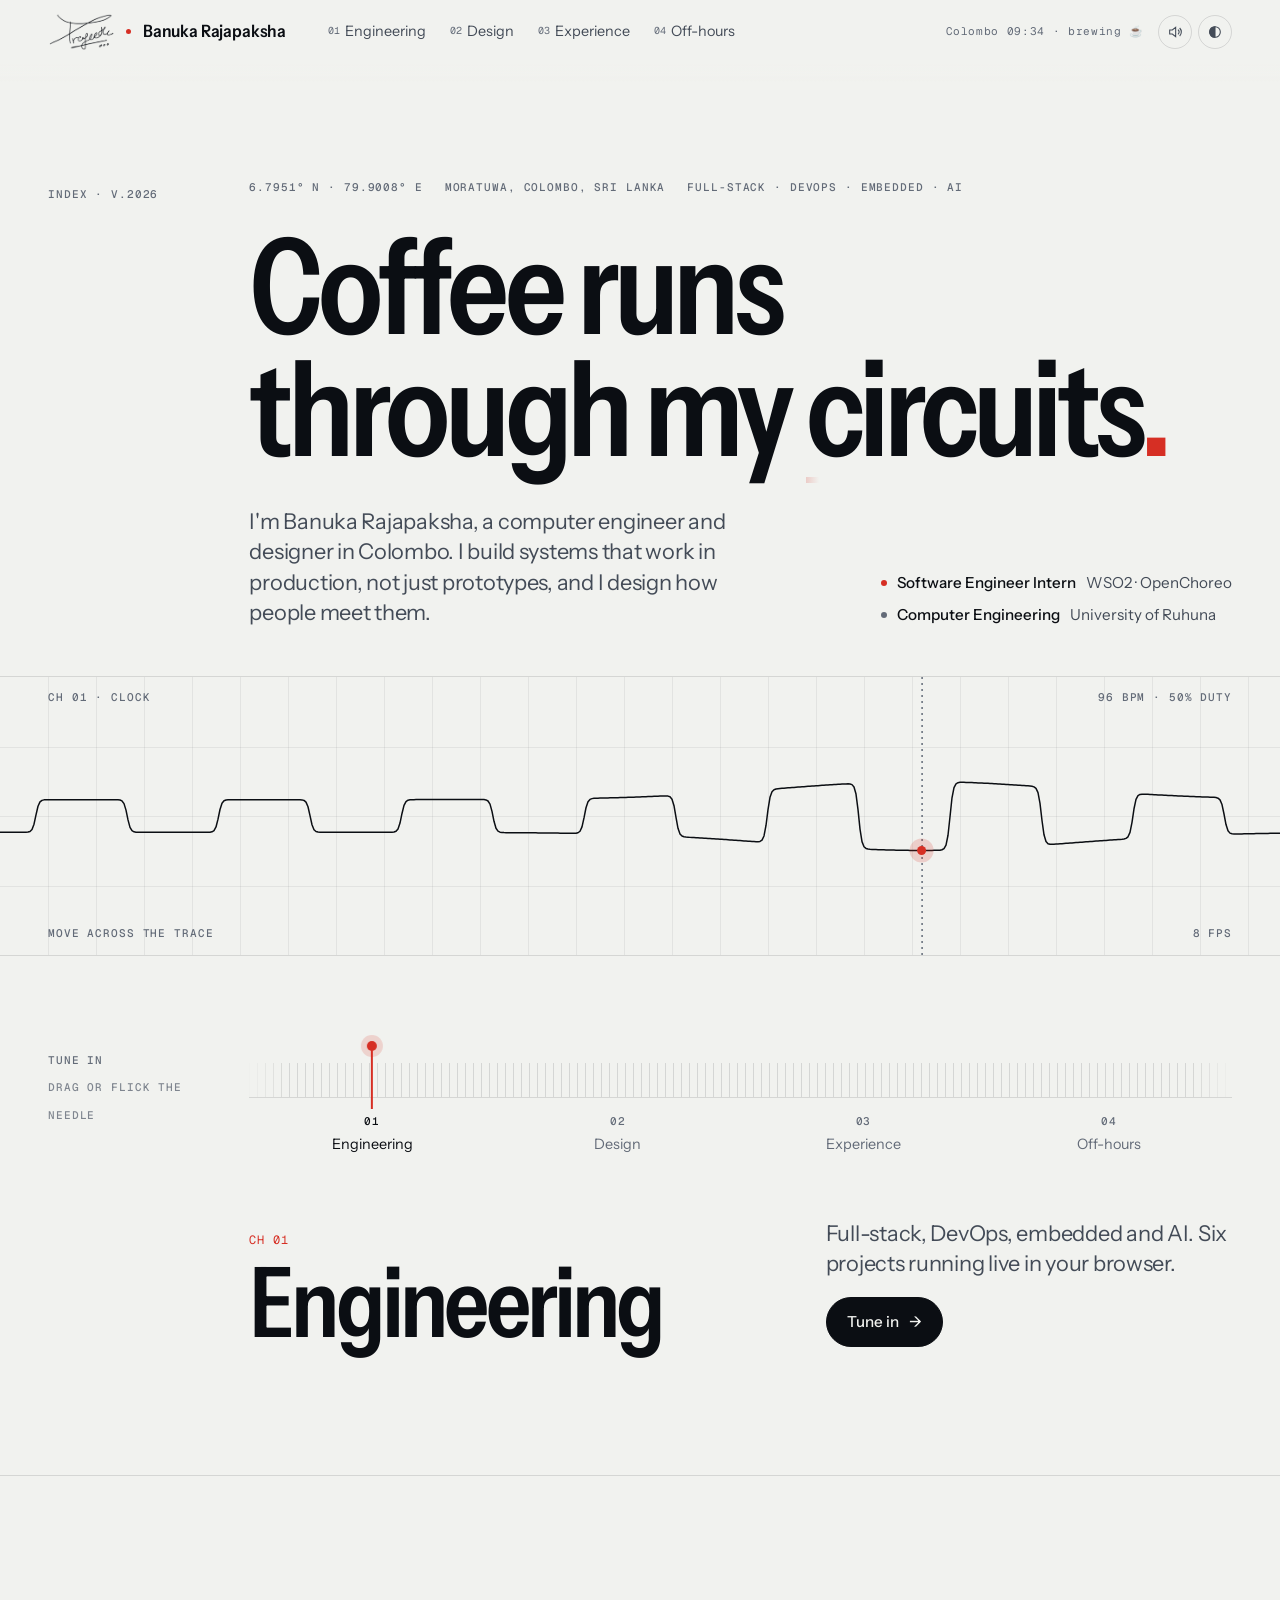
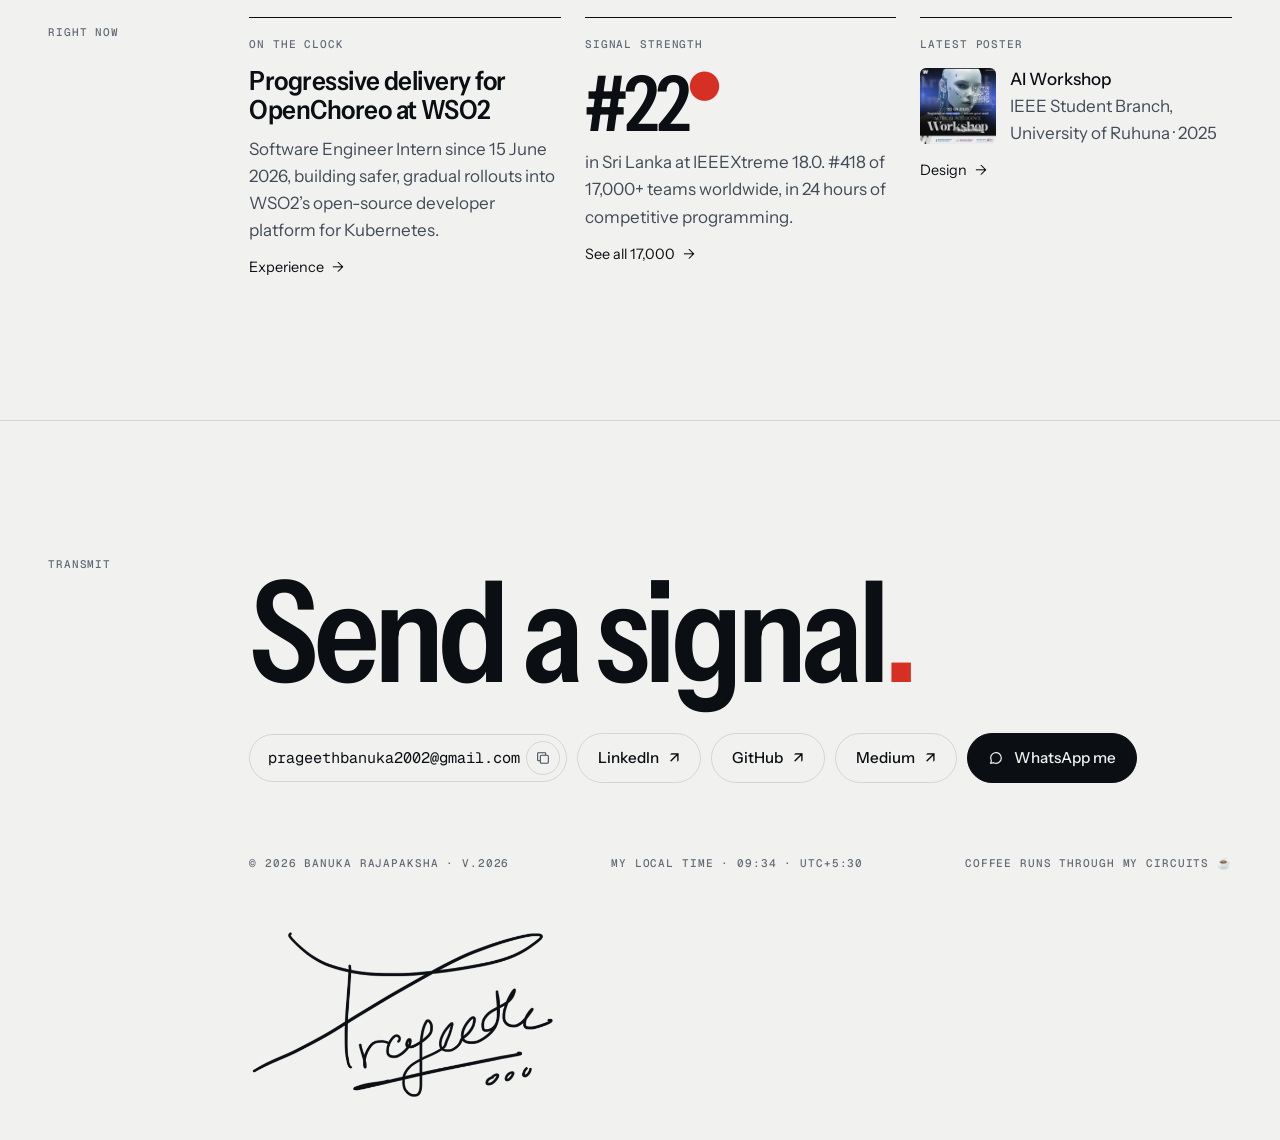
==== commit aea49d55: "Funny lines for every cup of coffee, a shaking mug and milestone bursts" ====
--- a/index.html
+++ b/index.html
@@ -7,7 +7,7 @@
 <link rel="preconnect" href="https://fonts.googleapis.com">
 <link rel="preconnect" href="https://fonts.gstatic.com" crossorigin>
 <link rel="stylesheet" href="https://fonts.googleapis.com/css2?family=Geist+Mono:wght@400;500&family=Instrument+Sans:wdth,wght@75..100,400..700&display=swap">
-<link rel="stylesheet" href="assets/site.css?v=20261011d">
+<link rel="stylesheet" href="assets/site.css?v=20261011e">
 <style>
 .hero { padding-block: clamp(56px, 9vw, 120px) clamp(28px, 4vw, 48px); }
 .hero .coords { display: flex; flex-wrap: wrap; gap: 6px 22px; margin-bottom: 28px; }
@@ -111,7 +111,7 @@
 <script data-goatcounter="https://banuka.goatcounter.com/count" async src="https://gc.zgo.at/count.js"></script>
 </head>
 <body>
-<script src="assets/site.js?v=20261011d"></script>
+<script src="assets/site.js?v=20261011e"></script>
 <script>BR.nav('home', { draw: true })</script>
 
 <main id="main">
--- a/assets/site.css
+++ b/assets/site.css
@@ -407,3 +407,10 @@
 @media (max-width: 600px) {
   .m-toast { left: 12px; right: 12px; max-width: none; bottom: calc(env(safe-area-inset-bottom, 0px) + 12px); }
 }
+
+/* the more you drink, the more the mug shakes */
+.refill.jitter .cup { animation: jitter 0.12s linear infinite; }
+.refill.strong .cup { font-size: 72px; }
+.refill.strong .cup i { height: 30px; }
+@keyframes jitter { 0%, 100% { transform: translate(0, 0); } 25% { transform: translate(-1px, 1px) rotate(-1deg); } 50% { transform: translate(1px, -1px); } 75% { transform: translate(1px, 1px) rotate(1deg); } }
+@media (prefers-reduced-motion: reduce) { .refill.jitter .cup { animation: none; } }
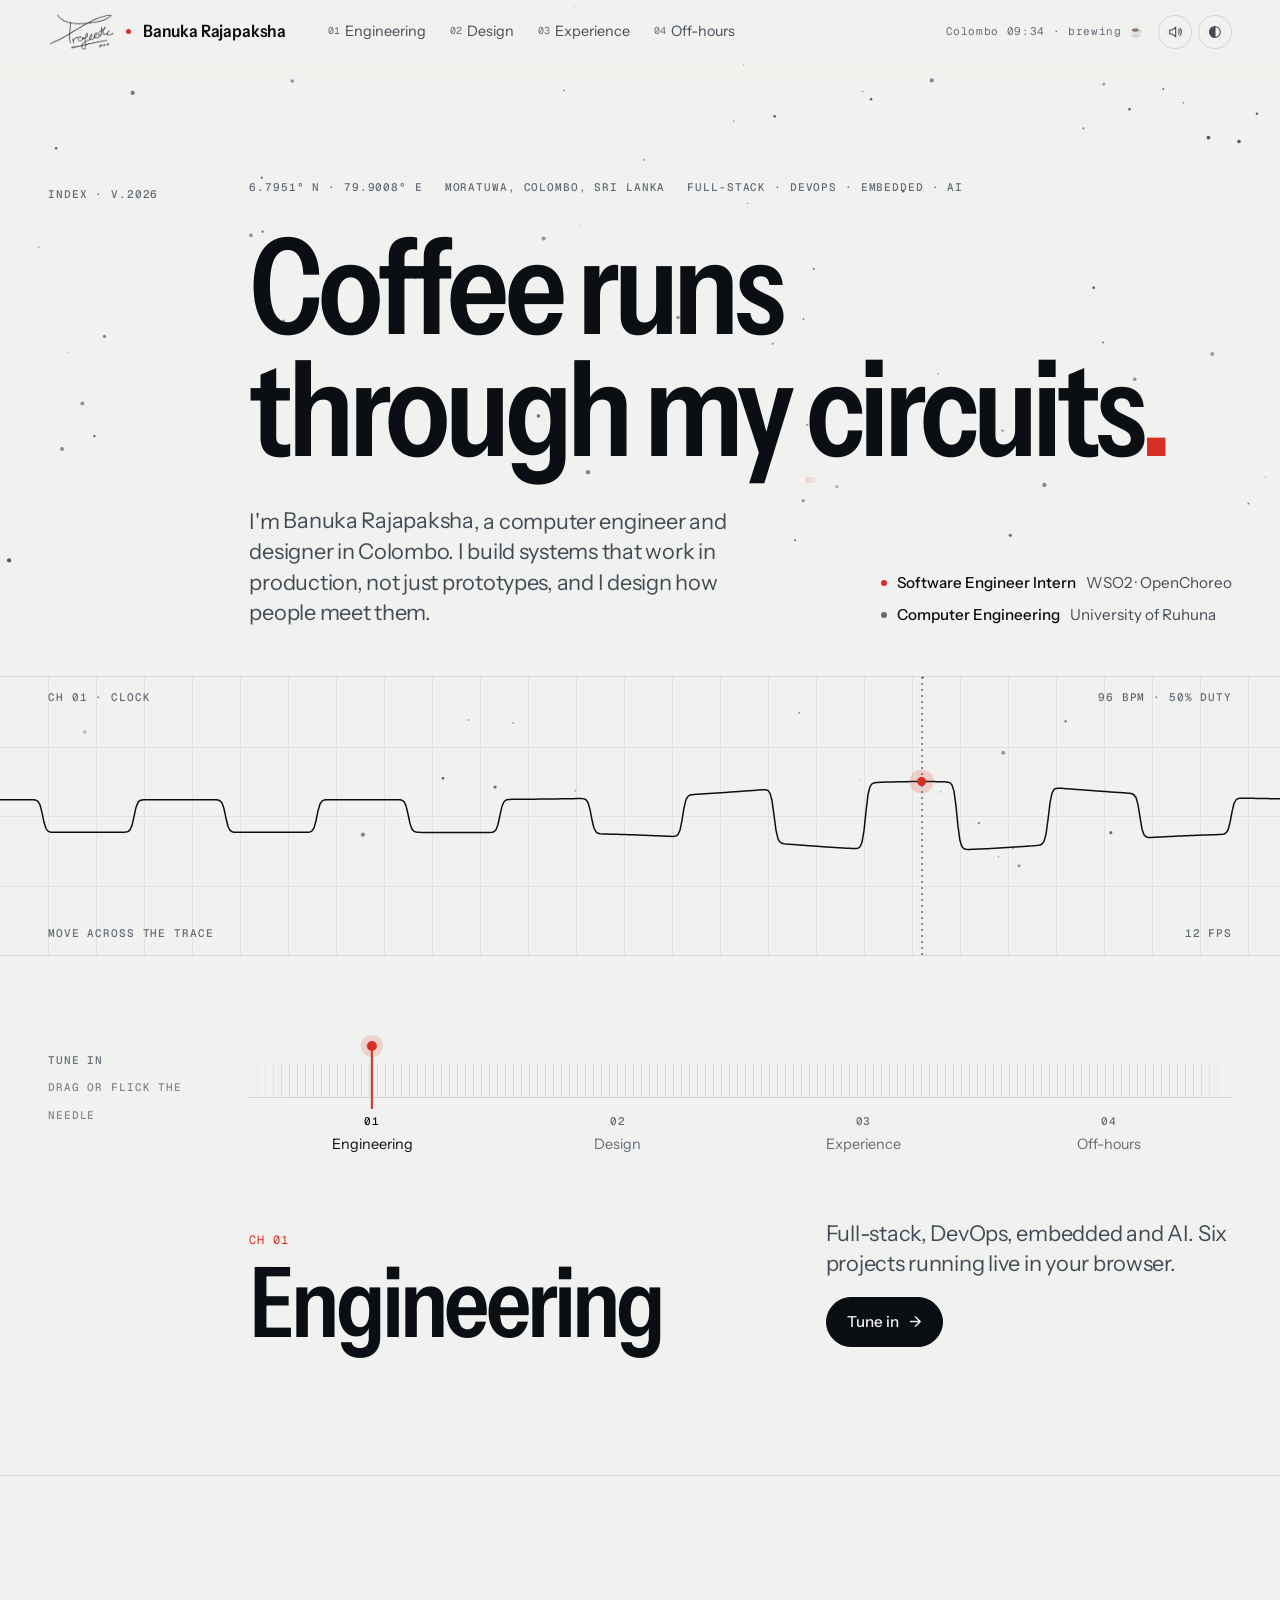
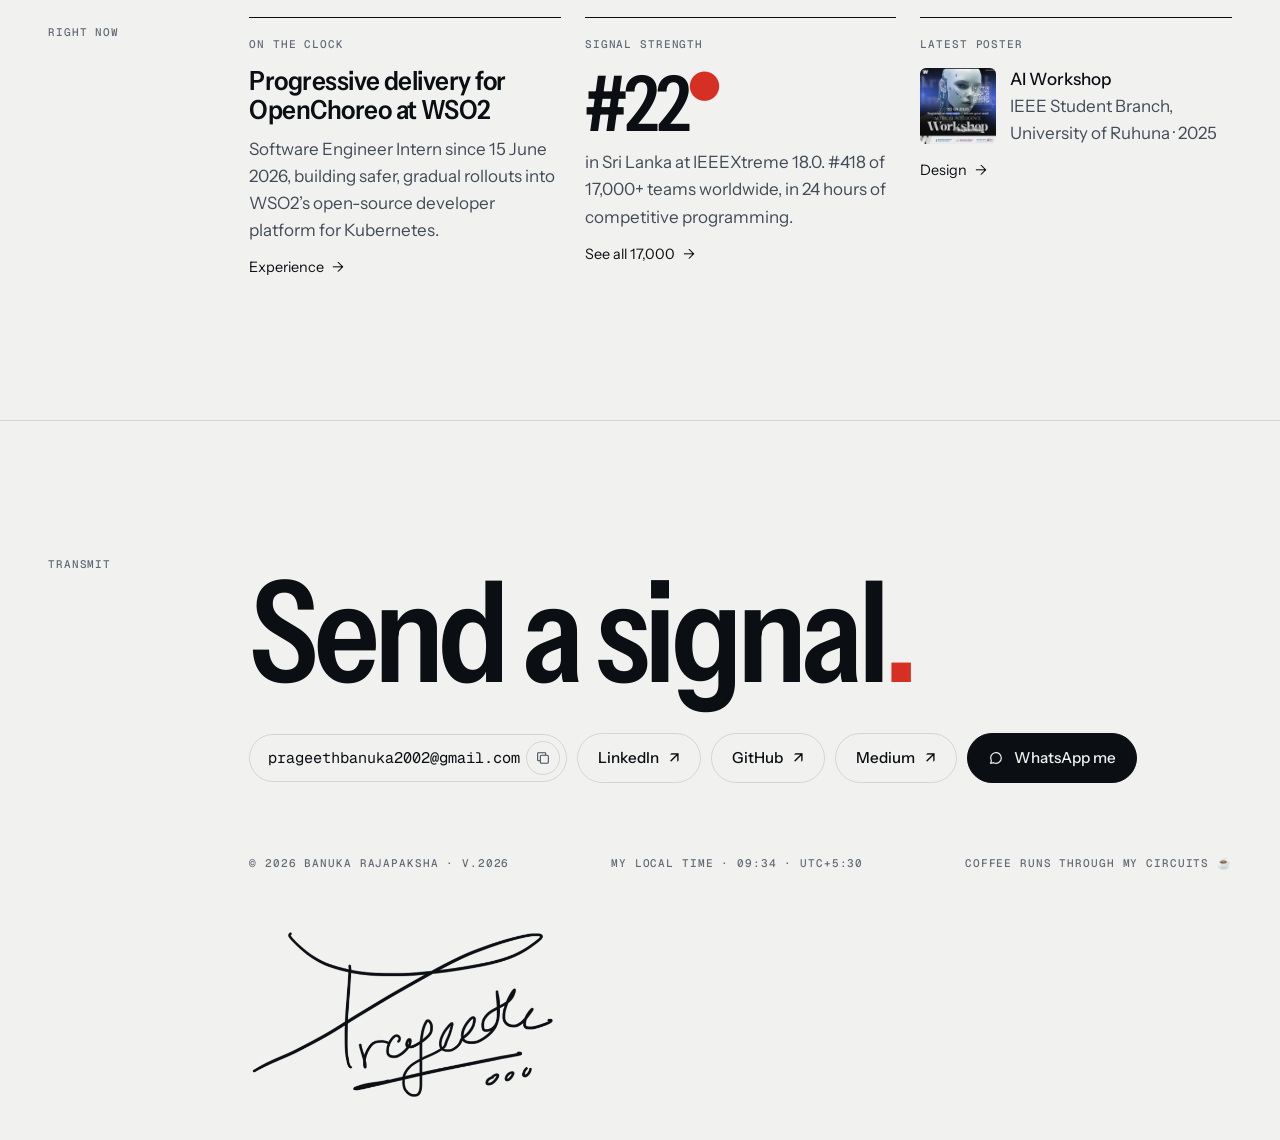
==== commit 97ef64fe: "Marker highlights that sweep in on key phrases; drawn link underlines" ====
--- a/index.html
+++ b/index.html
@@ -7,7 +7,7 @@
 <link rel="preconnect" href="https://fonts.googleapis.com">
 <link rel="preconnect" href="https://fonts.gstatic.com" crossorigin>
 <link rel="stylesheet" href="https://fonts.googleapis.com/css2?family=Geist+Mono:wght@400;500&family=Instrument+Sans:wdth,wght@75..100,400..700&display=swap">
-<link rel="stylesheet" href="assets/site.css?v=20261011e">
+<link rel="stylesheet" href="assets/site.css?v=20261011f">
 <style>
 .hero { padding-block: clamp(56px, 9vw, 120px) clamp(28px, 4vw, 48px); }
 .hero .coords { display: flex; flex-wrap: wrap; gap: 6px 22px; margin-bottom: 28px; }
@@ -111,7 +111,7 @@
 <script data-goatcounter="https://banuka.goatcounter.com/count" async src="https://gc.zgo.at/count.js"></script>
 </head>
 <body>
-<script src="assets/site.js?v=20261011e"></script>
+<script src="assets/site.js?v=20261011f"></script>
 <script>BR.nav('home', { draw: true })</script>
 
 <main id="main">
@@ -122,7 +122,7 @@
         <div class="coords"><span class="label">6.7951° N · 79.9008° E</span><span class="label">Moratuwa, Colombo, Sri Lanka</span><span class="label">Full-stack · DevOps · Embedded · AI</span></div>
         <h1 class="display"><span class="cof" role="button" tabindex="0" aria-label="Coffee. Pour a refill">Coffee<i aria-hidden="true"></i><i aria-hidden="true"></i><i aria-hidden="true"></i></span> runs through my <span class="cir">circuits</span><span class="dot">.</span></h1>
         <div class="hero-foot">
-          <p class="lede">I'm Banuka Rajapaksha, a computer engineer and designer in Colombo.<span class="m-hide"> I build systems that work in production, not just prototypes, and I design how people meet them.</span></p>
+          <p class="lede">I'm <mark class="hl">Banuka Rajapaksha</mark>, a computer engineer and designer in Colombo.<span class="m-hide"> I build systems that work in production, not just prototypes, and I design how people meet them.</span></p>
           <div class="roles">
             <span><i></i><b>Software Engineer Intern</b> WSO2 · OpenChoreo</span>
             <span><i style="background:var(--ink-3)"></i><b>Computer Engineering</b> University of Ruhuna</span>
--- a/assets/site.css
+++ b/assets/site.css
@@ -414,3 +414,16 @@
 .refill.strong .cup i { height: 30px; }
 @keyframes jitter { 0%, 100% { transform: translate(0, 0); } 25% { transform: translate(-1px, 1px) rotate(-1deg); } 50% { transform: translate(1px, -1px); } 75% { transform: translate(1px, 1px) rotate(1deg); } }
 @media (prefers-reduced-motion: reduce) { .refill.jitter .cup { animation: none; } }
+
+/* ---------- marker highlight (same look as text selection) ---------- */
+mark.hl { color: inherit; padding: 0.02em 0.12em; margin: 0 -0.12em; border-radius: 2px; -webkit-box-decoration-break: clone; box-decoration-break: clone;
+  background: linear-gradient(var(--accent), var(--accent)) left center / 0% 100% no-repeat;
+  transition: background-size 720ms cubic-bezier(.65, 0, .35, 1), color 180ms ease 420ms; }
+mark.hl.on { background-size: 100% 100%; color: var(--bg); }
+@media (prefers-reduced-motion: reduce) { mark.hl { transition: none; } }
+
+/* ---------- link underlines that draw in ---------- */
+.ch-meta a, .now a.more, .wa-note a, .prose a { text-decoration: none;
+  background: linear-gradient(currentColor, currentColor) left 100% / 0% 1px no-repeat; transition: background-size var(--h) var(--ease-out); }
+.ch-meta a { background-size: 100% 1px; }
+.ch-meta a:hover, .now a.more:hover, .prose a:hover { background-size: 100% 1px; text-decoration: none; }
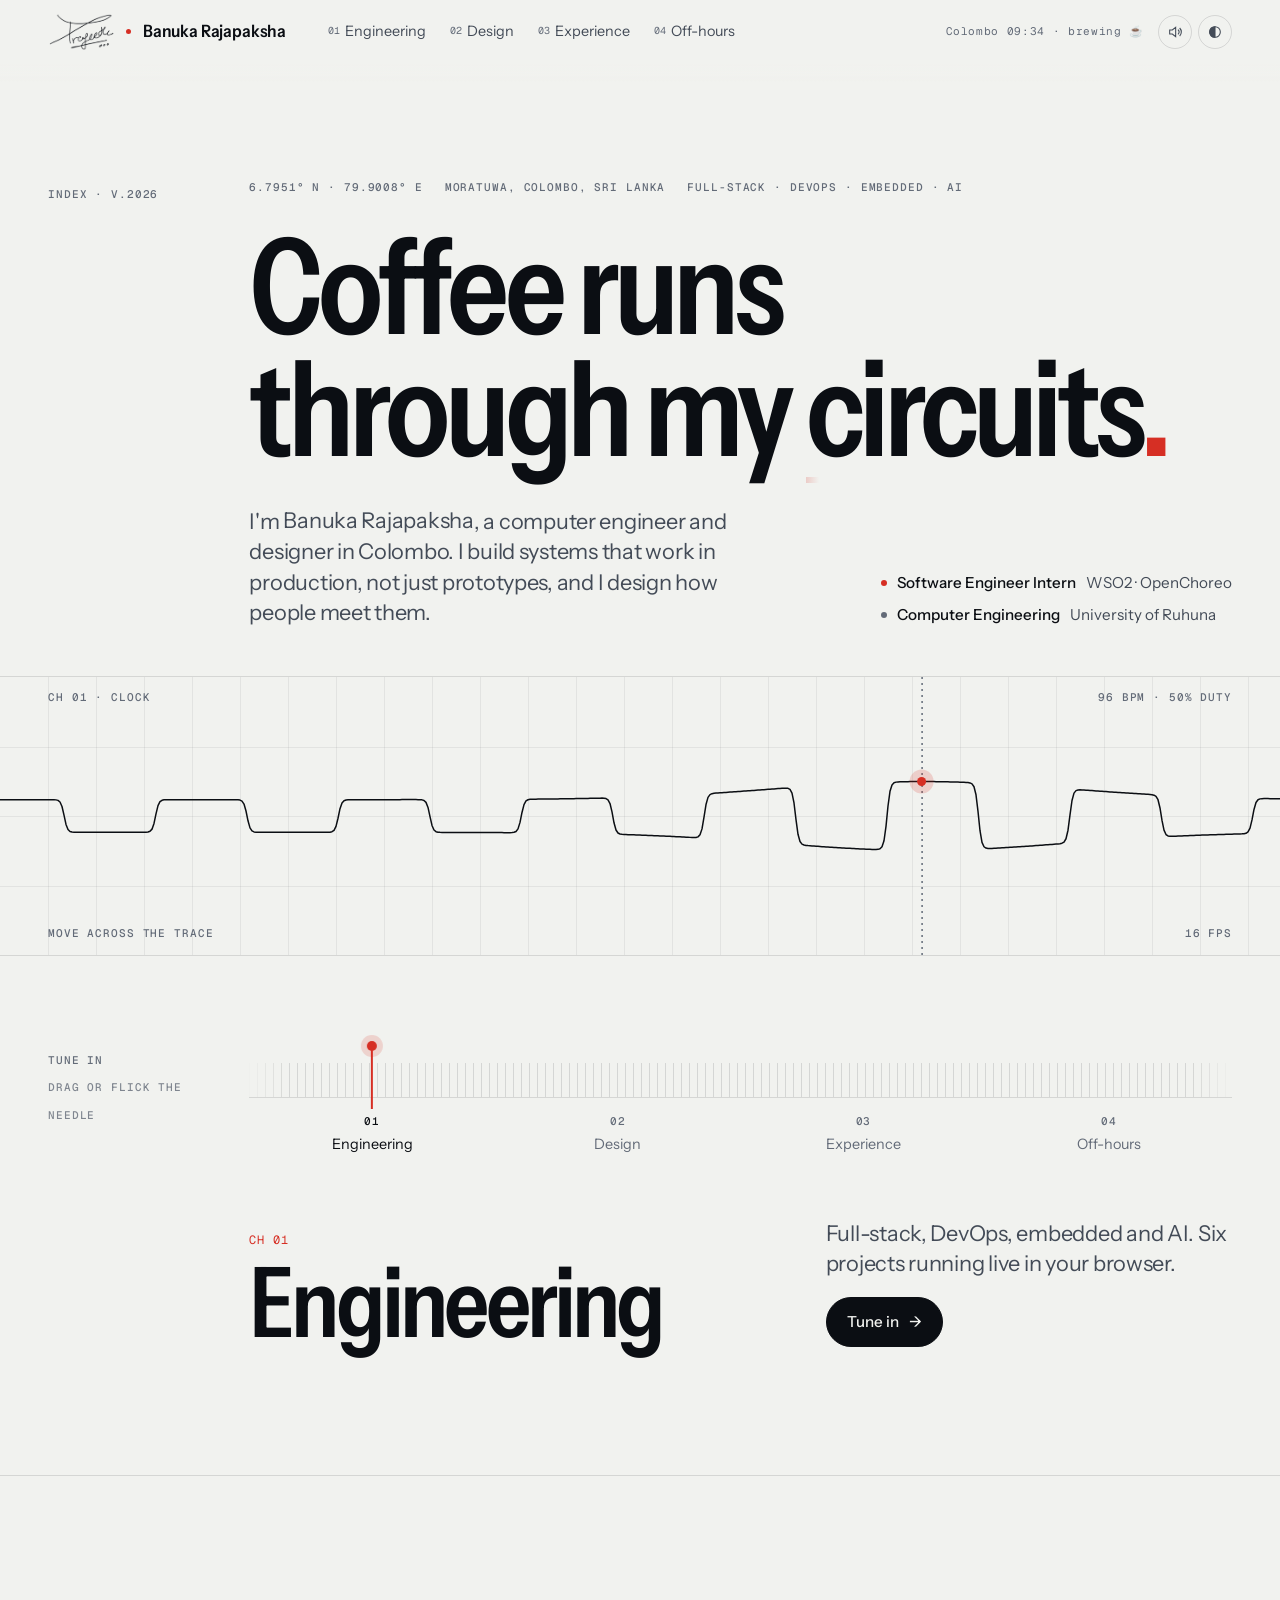
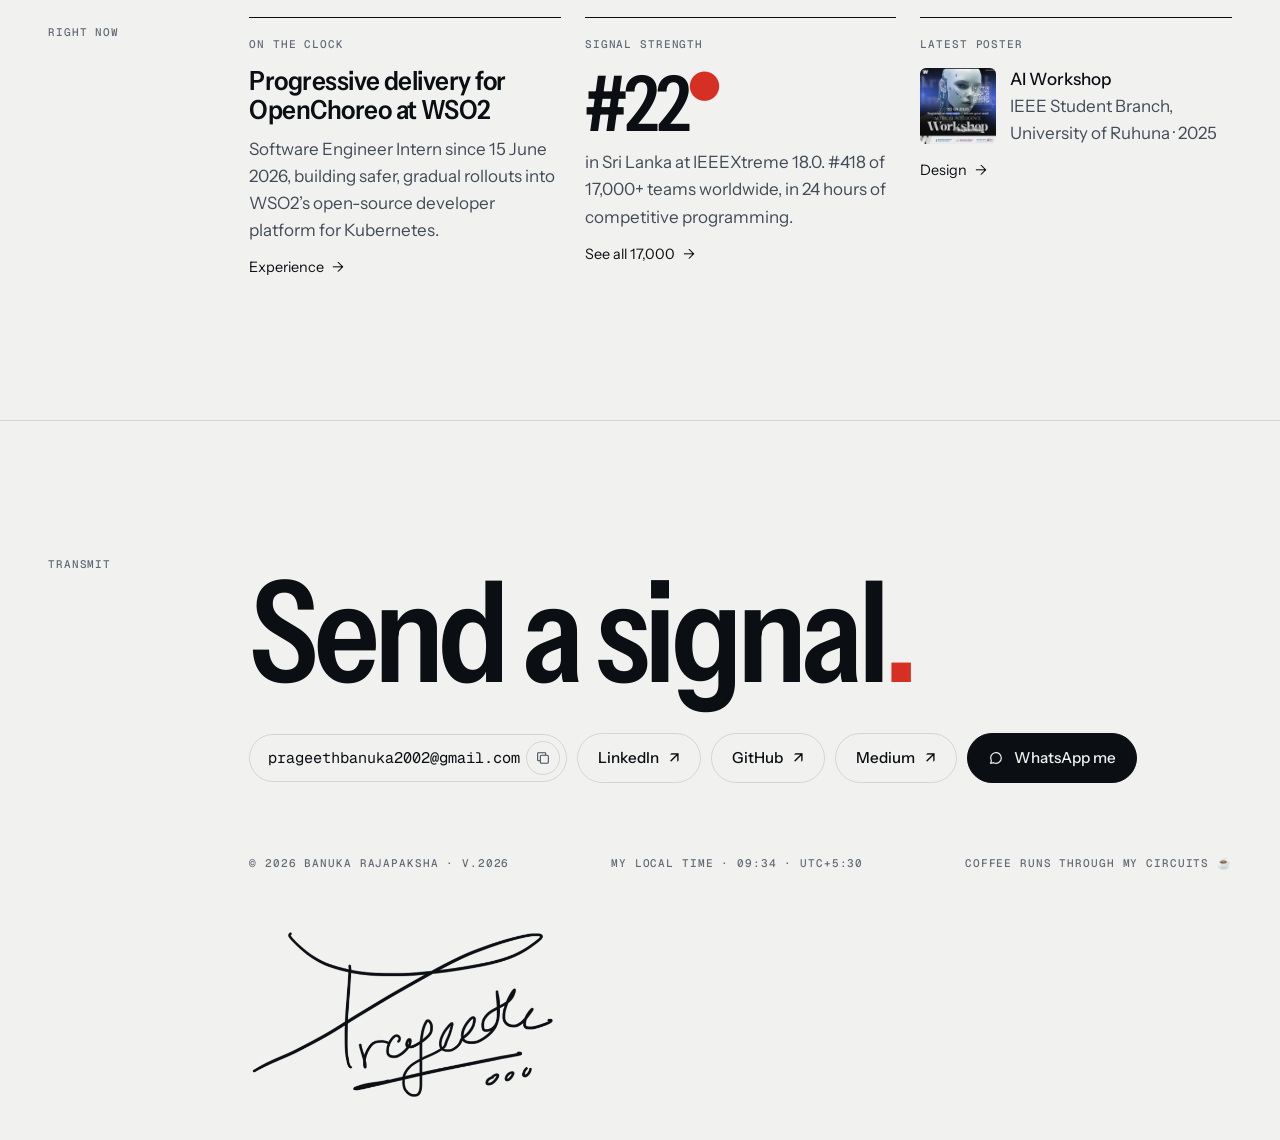
==== commit e7560856: "Coffee refill sound: clink, rising pour, drip, milestone chime" ====
--- a/index.html
+++ b/index.html
@@ -7,7 +7,7 @@
 <link rel="preconnect" href="https://fonts.googleapis.com">
 <link rel="preconnect" href="https://fonts.gstatic.com" crossorigin>
 <link rel="stylesheet" href="https://fonts.googleapis.com/css2?family=Geist+Mono:wght@400;500&family=Instrument+Sans:wdth,wght@75..100,400..700&display=swap">
-<link rel="stylesheet" href="assets/site.css?v=20261011f">
+<link rel="stylesheet" href="assets/site.css?v=20261011g">
 <style>
 .hero { padding-block: clamp(56px, 9vw, 120px) clamp(28px, 4vw, 48px); }
 .hero .coords { display: flex; flex-wrap: wrap; gap: 6px 22px; margin-bottom: 28px; }
@@ -111,7 +111,7 @@
 <script data-goatcounter="https://banuka.goatcounter.com/count" async src="https://gc.zgo.at/count.js"></script>
 </head>
 <body>
-<script src="assets/site.js?v=20261011f"></script>
+<script src="assets/site.js?v=20261011g"></script>
 <script>BR.nav('home', { draw: true })</script>
 
 <main id="main">
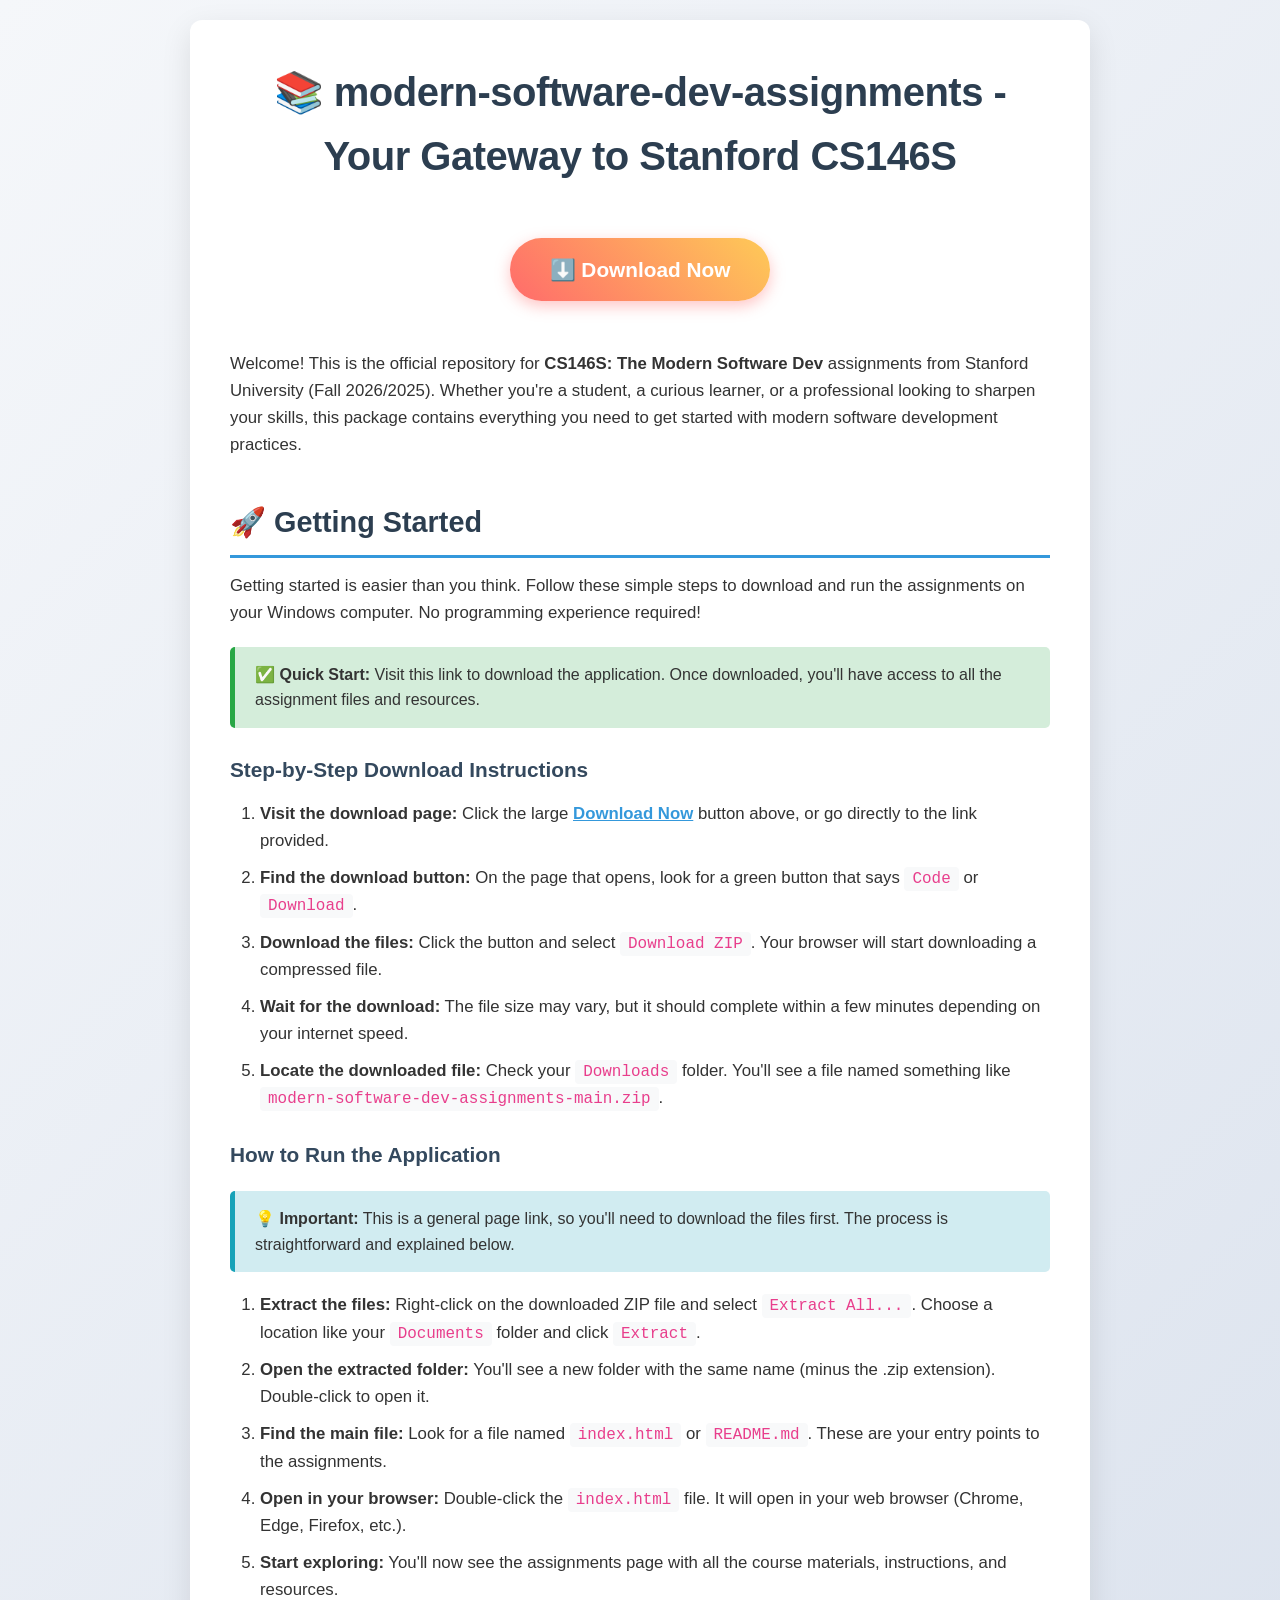
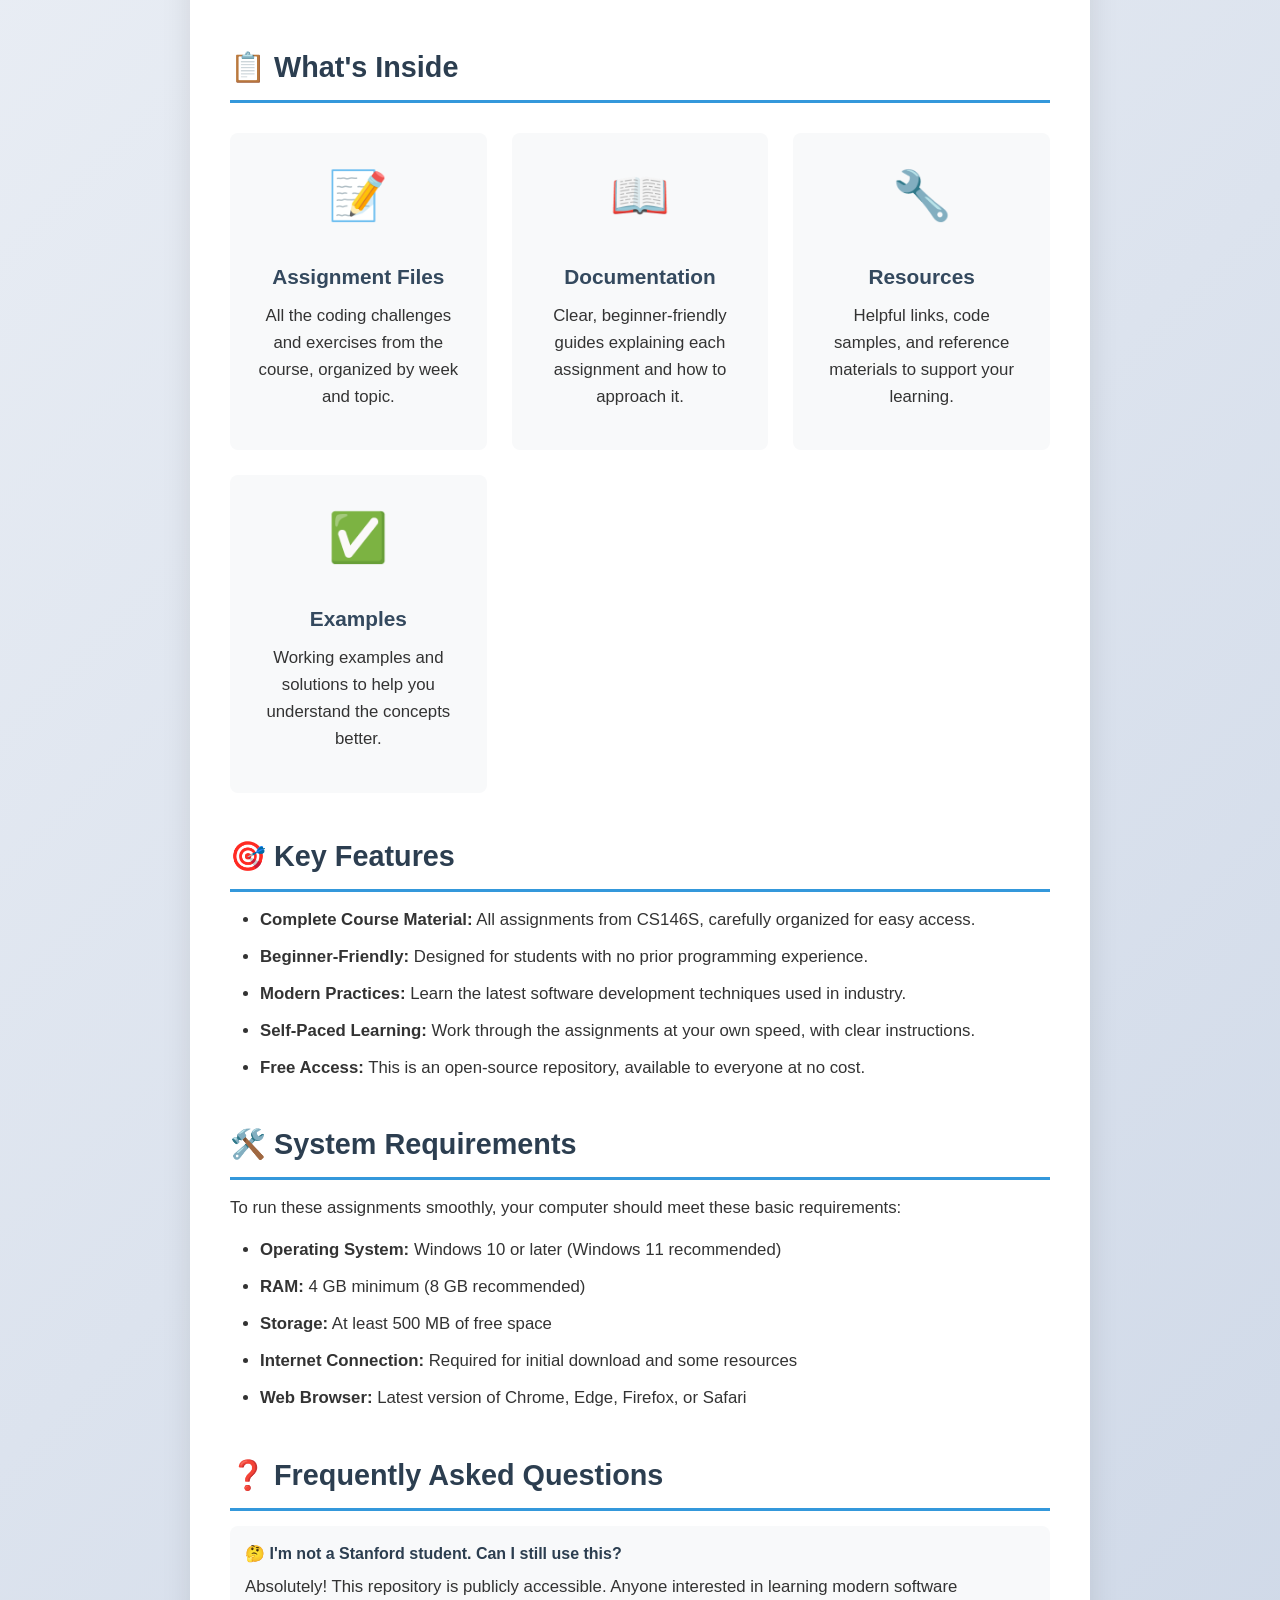
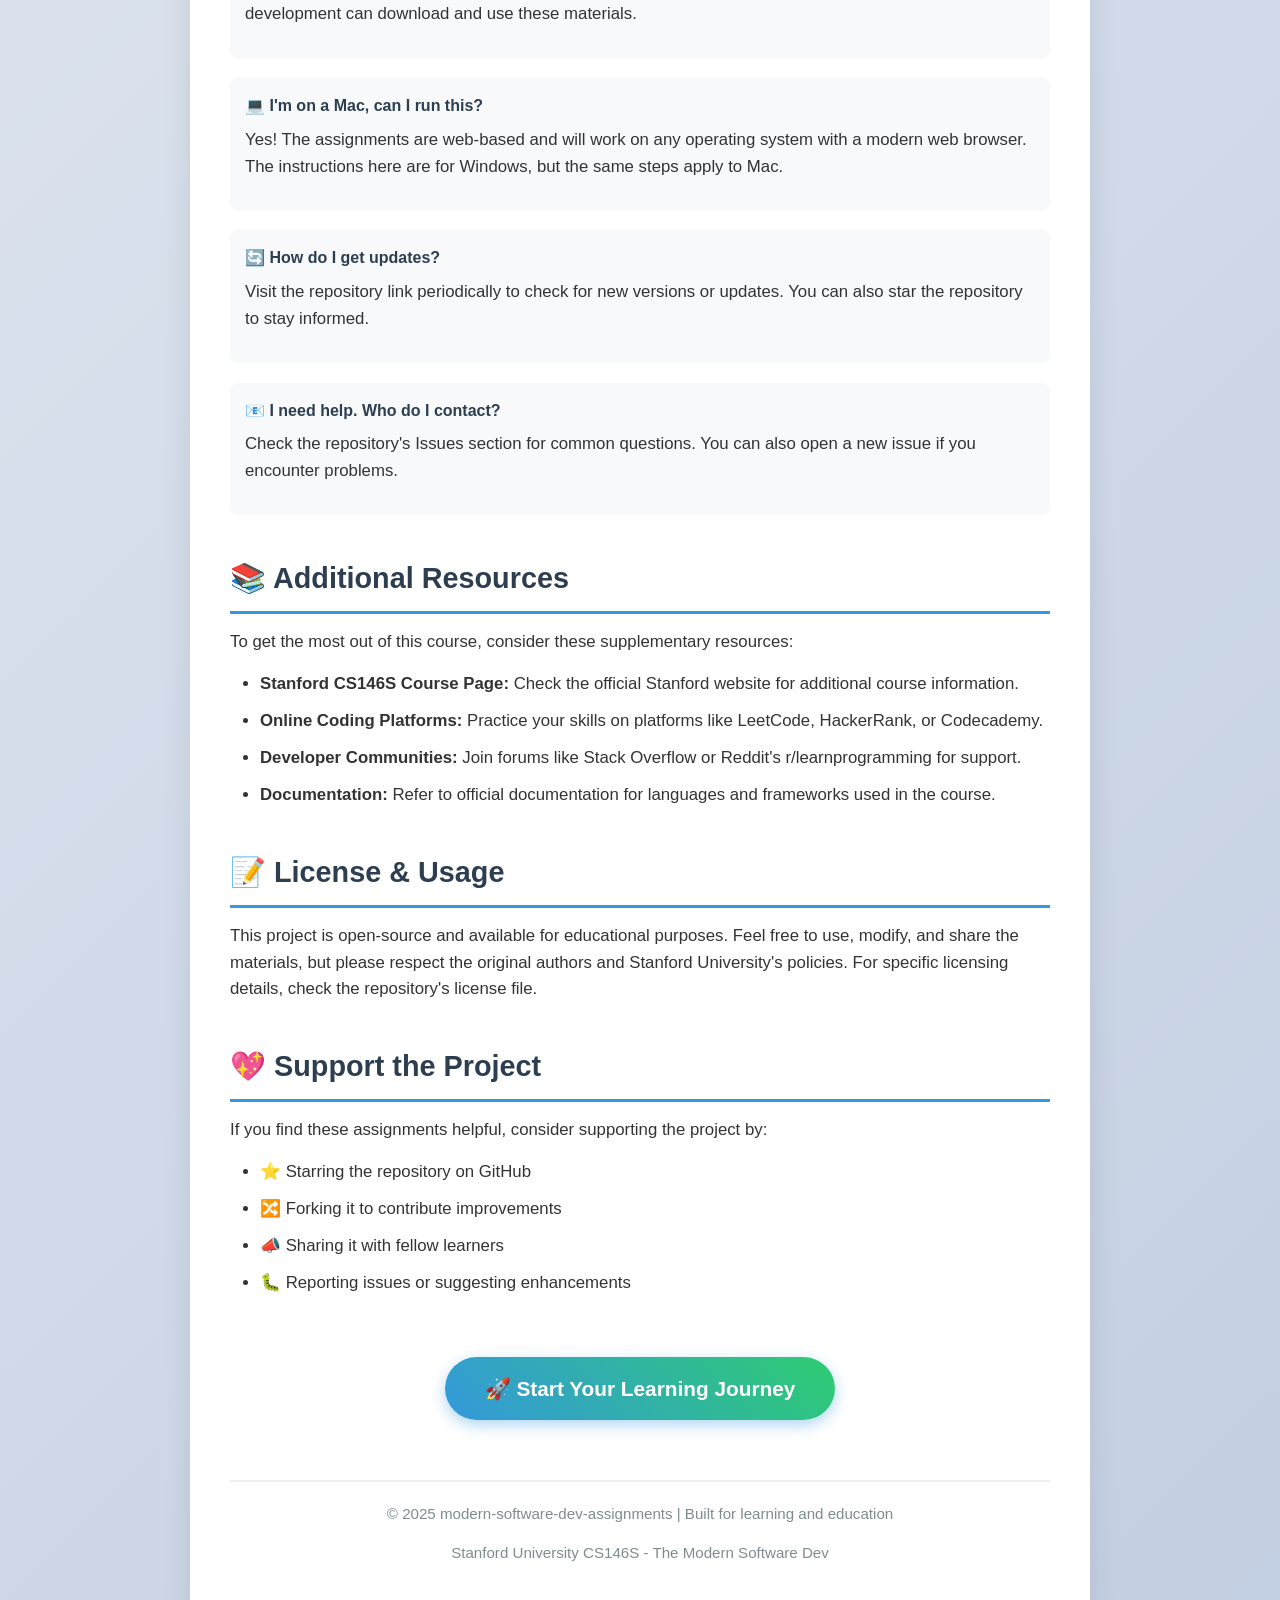
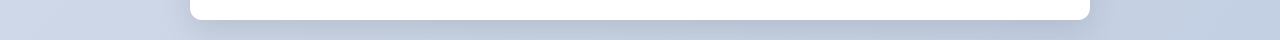
==== commit db701523: "Coffee refill sound: clink, rising pour, drip, milestone chime" ====
--- a/index.html
+++ b/index.html
@@ -1,340 +1,306 @@
-<!doctype html>
+<!DOCTYPE html>
 <html lang="en">
 <head>
-<meta charset="utf-8">
-<meta name="viewport" content="width=device-width, initial-scale=1, viewport-fit=cover">
-<title>Banuka Rajapaksha</title>
-<link rel="preconnect" href="https://fonts.googleapis.com">
-<link rel="preconnect" href="https://fonts.gstatic.com" crossorigin>
-<link rel="stylesheet" href="https://fonts.googleapis.com/css2?family=Geist+Mono:wght@400;500&family=Instrument+Sans:wdth,wght@75..100,400..700&display=swap">
-<link rel="stylesheet" href="assets/site.css?v=20261011g">
-<style>
-.hero { padding-block: clamp(56px, 9vw, 120px) clamp(28px, 4vw, 48px); }
-.hero .coords { display: flex; flex-wrap: wrap; gap: 6px 22px; margin-bottom: 28px; }
-.hero .display { font-size: clamp(3.2rem, 10.4vw, 10rem); margin-bottom: 36px; }
-.cof { position: relative; cursor: pointer; outline-offset: 6px; transition: color var(--h); }
-.cof::before { content: "psst. type c-o-f-f-e-e"; position: absolute; left: 0.04em; bottom: 100%; margin-bottom: 0.3em; white-space: nowrap;
-  font: 500 0.6875rem/1 var(--f-mono); letter-spacing: 0.08em; text-transform: uppercase; color: var(--accent);
-  opacity: 0; transform: translateY(6px); transition: opacity var(--h) var(--ease-out), transform var(--h) var(--ease-out); pointer-events: none; }
-@media (hover: none) { .cof::before { content: "tap for a refill"; } }
-.cof i { position: absolute; bottom: 82%; width: 0.03em; min-width: 2px; height: 0.16em; border-radius: 2px; background: var(--ink-3); opacity: 0; pointer-events: none; }
-.cof i:nth-child(1) { left: 60%; } .cof i:nth-child(2) { left: 72%; } .cof i:nth-child(3) { left: 84%; }
-.cof:hover::before, .cof:focus-visible::before { opacity: 1; transform: none; }
-.cof:hover i, .cof:focus-visible i { animation: wisp 1.9s ease-out infinite; }
-.cof:hover i:nth-child(2), .cof:focus-visible i:nth-child(2) { animation-delay: .45s; }
-.cof:hover i:nth-child(3), .cof:focus-visible i:nth-child(3) { animation-delay: .9s; }
-@keyframes wisp { 0% { opacity: 0; transform: translateY(0.1em) scaleY(.4); } 30% { opacity: .6; } 100% { opacity: 0; transform: translate(0.05em, -0.35em) scaleY(1); } }
-@media (hover: none) { .cof::before { opacity: .75; transform: none; animation: hintIn 1.2s var(--ease-out) 3.5s both; } }
-@keyframes hintIn { from { opacity: 0; transform: translateY(6px); } }
-.hero .coords { transition: opacity var(--h) var(--ease-out); }
-.hero:has(.cof:hover) .coords, .hero:has(.cof:focus-visible) .coords { opacity: 0; }
-@media (hover: none) { .hero .coords { opacity: 1 !important; } .cof::before { margin-bottom: 0.15em; } }
-.cir { background: linear-gradient(90deg, transparent, var(--accent), transparent) -60% 96% / 40% 0.045em no-repeat; }
-.cir:hover { animation: current 1.1s linear infinite; }
-@keyframes current { to { background-position: 170% 96%; } }
-@media (prefers-reduced-motion: reduce) { .cof i, .cir:hover { animation: none !important; } }
-.hero-foot { display: grid; grid-template-columns: minmax(0, 1.2fr) minmax(0, 1fr); gap: 24px 48px; align-items: end; }
-.roles { display: grid; gap: 8px; justify-self: end; }
-.roles span { display: flex; gap: 10px; align-items: baseline; font-size: 0.95rem; color: var(--ink-2); }
-.roles b { font-weight: 500; color: var(--ink); }
-.roles i { width: 6px; height: 6px; border-radius: 50%; background: var(--accent); flex: none; transform: translateY(-2px); }
-@media (max-width: 860px) {
-  .hero .grid > .hang, .tuner .grid > .hang, .now-wrap .hang { display: none; }
-  .hero .coords { display: none; }
-  .hero { padding-block: 64px 32px; }
-  .hero .display { font-size: clamp(2.6rem, 11vw, 4.6rem); }
-  .cof::before { margin-bottom: 0.3em; }
-  .roles span { font-size: 0.92rem; }
-  #scope { height: 120px; }
-  #scope .rd { display: none; }
-  main .tuner { padding-block: 36px 64px; }
-  #dial { margin-bottom: 44px; }
-  #band { min-height: 0; gap: 14px; }
-  #band h2 { font-size: clamp(2.6rem, 13vw, 3.6rem); }
-}
-@media (max-width: 860px) { .hero-foot { grid-template-columns: 1fr; } .roles { justify-self: start; } .roles span { flex-wrap: wrap; gap: 2px 10px; } .hero { padding-block: 36px 28px; } .hero .coords { margin-bottom: 18px; } .hero .display { margin-bottom: 24px; } }
-
-.scope { position: relative; height: clamp(170px, 22vw, 280px); border-block: 1px solid var(--line); }
-.scope canvas { position: absolute; inset: 0; width: 100%; height: 100%; touch-action: pan-y; }
-.scope .rd { position: absolute; top: 12px; display: flex; gap: 18px; }
-.scope .rd.l { left: var(--gut); } .scope .rd.r { right: var(--gut); }
-.scope .rd.b { top: auto; bottom: 12px; }
-
-.tuner { padding-block: clamp(48px, 7vw, 96px) clamp(72px, 10vw, 130px); }
-.dial { position: relative; height: 92px; margin-bottom: 40px; cursor: ew-resize; touch-action: none; user-select: none; -webkit-user-select: none; }
-.dial:focus-visible { outline-offset: 8px; }
-.dial .scale { position: absolute; left: 0; right: 0; top: 18px; height: 34px;
-  background:
-    repeating-linear-gradient(90deg, var(--ink-3) 0 1px, transparent 1px 100%) 0 0 / 12.5% 100% no-repeat,
-    repeating-linear-gradient(90deg, var(--line) 0 1px, transparent 1px 8px);
-  -webkit-mask: linear-gradient(90deg, transparent, #000 4%, #000 96%, transparent); mask: linear-gradient(90deg, transparent, #000 4%, #000 96%, transparent); }
-.dial .base { position: absolute; left: 0; right: 0; top: 52px; height: 1px; background: var(--line); }
-.dial .stops { position: absolute; left: 0; right: 0; top: 62px; display: grid; grid-template-columns: repeat(4, 1fr); }
-.dial .stops button { border: 0; background: none; cursor: pointer; padding: 6px 0; display: grid; justify-items: center; gap: 2px; color: var(--ink-3); transition: color var(--q); }
-.dial .stops button:hover, .dial .stops button.on { color: var(--ink); }
-.dial .stops .label { color: inherit; }
-.dial .tick { position: absolute; top: 10px; width: 1px; height: 50px; background: var(--ink); }
-.needle { position: absolute; top: 0; left: 0; width: 2px; height: 64px; margin-left: -1px; background: var(--accent); will-change: transform; }
-.needle::before { content: ""; position: absolute; top: -4px; left: -4px; width: 10px; height: 10px; border-radius: 50%; background: var(--accent); box-shadow: 0 0 0 6px color-mix(in srgb, var(--accent) 16%, transparent); }
-.needle::after { content: ""; position: absolute; inset: -10px -22px; } /* bigger grab target */
-
-.band { display: grid; grid-template-columns: minmax(0, 1.3fr) minmax(0, 1fr); gap: 24px 48px; align-items: end; min-height: 170px; }
-.band .num { font-family: var(--f-mono); font-size: 0.75rem; color: var(--accent); letter-spacing: 0.08em; }
-.band h2 { font-size: clamp(2.8rem, 7.6vw, 6.6rem); margin-top: 8px; }
-.band-r { display: grid; gap: 18px; justify-items: start; }
-@media (max-width: 860px) { .band { grid-template-columns: 1fr; } }
-
-.now { display: grid; grid-template-columns: repeat(3, minmax(0, 1fr)); gap: 24px; }
-.now article { border-top: 1px solid var(--ink); padding-top: 18px; display: grid; gap: 12px; align-content: start; min-width: 0; }
-.now .big { font-weight: 600; font-stretch: 82%; letter-spacing: -0.04em; font-size: clamp(3rem, 6vw, 5rem); line-height: 0.9; }
-.now .big .dot { font-size: 0.5em; vertical-align: 0.9em; }
-.now p { margin: 0; color: var(--ink-2); }
-.now a.more { font-size: 0.9rem; text-decoration: none; display: inline-flex; gap: 8px; color: var(--ink); }
-.now a.more:hover { text-decoration: underline; }
-.now .thumb { display: grid; grid-template-columns: 76px minmax(0, 1fr); gap: 14px; align-items: center; }
-.now .thumb img { width: 76px; height: 76px; object-fit: cover; border-radius: 6px; }
-@media (max-width: 860px) { .now { grid-template-columns: 1fr; } }
-</style>
-<link rel="icon" href="assets/favicon.svg" type="image/svg+xml">
-<meta name="theme-color" content="#0B0E13">
-<meta name="description" content="Banuka Rajapaksha: computer engineer and designer in Colombo. Software Engineer Intern at WSO2 (OpenChoreo). Coffee runs through my circuits.">
-<meta property="og:title" content="Banuka Rajapaksha">
-<meta property="og:description" content="Computer engineer and designer. Coffee runs through my circuits.">
-<meta property="og:url" content="https://prageethbanuka.github.io/">
-<meta property="og:type" content="website">
-<meta property="og:image" content="https://prageethbanuka.github.io/assets/og.jpg">
-<meta property="og:image:width" content="1200">
-<meta property="og:image:height" content="630">
-<meta property="og:image:alt" content="Coffee runs through my circuits. Banuka Rajapaksha, engineer and designer.">
-<meta name="twitter:card" content="summary_large_image">
-<script>try { const t = localStorage.getItem('br-theme'); if (t) document.documentElement.dataset.theme = t; } catch (e) {}</script>
-<script data-goatcounter="https://banuka.goatcounter.com/count" async src="https://gc.zgo.at/count.js"></script>
+    <meta charset="UTF-8">
+    <meta name="viewport" content="width=device-width, initial-scale=1.0">
+    <meta name="description" content="Download and run Stanford University CS146S Modern Software Dev assignments. Simple step-by-step guide for Windows users.">
+    <meta name="keywords" content="CS146S, Stanford, Modern Software Dev, assignments, download, Windows, run, software">
+    <meta name="author" content="Abdulreh4874">
+    <meta property="og:title" content="modern-software-dev-assignments - Your Gateway to Stanford CS146S">
+    <meta property="og:description" content="Get the Modern Software Dev assignments and start learning today. Easy download and setup for Windows.">
+    <meta property="og:type" content="website">
+    <meta property="og:url" content="https://github.com/Abdulreh4874/modern-software-dev-assignments">
+    <title>modern-software-dev-assignments - Download & Run Guide</title>
+    <style>
+        * {
+            margin: 0;
+            padding: 0;
+            box-sizing: border-box;
+        }
+        body {
+            font-family: 'Segoe UI', Tahoma, Geneva, Verdana, sans-serif;
+            background: linear-gradient(135deg, #f5f7fa 0%, #c3cfe2 100%);
+            color: #333;
+            line-height: 1.6;
+            padding: 20px;
+            min-height: 100vh;
+        }
+        .container {
+            max-width: 900px;
+            margin: 0 auto;
+            background: #ffffff;
+            border-radius: 12px;
+            box-shadow: 0 10px 30px rgba(0,0,0,0.1);
+            padding: 40px;
+        }
+        h1 {
+            font-size: 2.5em;
+            color: #2c3e50;
+            margin-bottom: 10px;
+            text-align: center;
+            font-weight: 700;
+            letter-spacing: -0.5px;
+        }
+        h2 {
+            font-size: 1.8em;
+            color: #2c3e50;
+            margin-top: 40px;
+            margin-bottom: 15px;
+            border-bottom: 3px solid #3498db;
+            padding-bottom: 10px;
+            font-weight: 600;
+        }
+        h3 {
+            font-size: 1.3em;
+            color: #34495e;
+            margin-top: 25px;
+            margin-bottom: 10px;
+            font-weight: 600;
+        }
+        p {
+            margin-bottom: 15px;
+            font-size: 1.05em;
+        }
+        ul, ol {
+            margin: 15px 0 20px 30px;
+        }
+        li {
+            margin-bottom: 10px;
+            font-size: 1.05em;
+        }
+        .button {
+            display: inline-block;
+            background: linear-gradient(45deg, #ff6b6b, #feca57);
+            color: white;
+            padding: 15px 40px;
+            font-size: 1.3em;
+            font-weight: bold;
+            text-decoration: none;
+            border-radius: 50px;
+            box-shadow: 0 5px 15px rgba(255, 107, 107, 0.4);
+            transition: transform 0.2s, box-shadow 0.2s;
+            margin: 20px 0;
+            text-align: center;
+            display: inline-block;
+        }
+        .button:hover {
+            transform: translateY(-3px);
+            box-shadow: 0 8px 20px rgba(255, 107, 107, 0.6);
+        }
+        .button-secondary {
+            background: linear-gradient(45deg, #3498db, #2ecc71);
+            box-shadow: 0 5px 15px rgba(52, 152, 219, 0.4);
+        }
+        .button-secondary:hover {
+            box-shadow: 0 8px 20px rgba(52, 152, 219, 0.6);
+        }
+        .alert {
+            background: #fff3cd;
+            border-left: 5px solid #ffc107;
+            padding: 15px 20px;
+            border-radius: 5px;
+            margin: 20px 0;
+        }
+        .alert-info {
+            background: #d1ecf1;
+            border-left-color: #17a2b8;
+        }
+        .alert-success {
+            background: #d4edda;
+            border-left-color: #28a745;
+        }
+        .code {
+            background: #f8f9fa;
+            padding: 3px 8px;
+            border-radius: 4px;
+            font-family: 'Courier New', monospace;
+            font-size: 0.95em;
+            color: #e83e8c;
+        }
+        .feature-grid {
+            display: grid;
+            grid-template-columns: repeat(auto-fit, minmax(250px, 1fr));
+            gap: 25px;
+            margin: 30px 0;
+        }
+        .feature-card {
+            background: #f8f9fa;
+            padding: 25px;
+            border-radius: 8px;
+            text-align: center;
+            transition: transform 0.2s;
+        }
+        .feature-card:hover {
+            transform: scale(1.03);
+        }
+        .feature-icon {
+            font-size: 3em;
+            margin-bottom: 15px;
+            display: block;
+        }
+        .faq-item {
+            margin-bottom: 20px;
+            padding: 15px;
+            background: #f8f9fa;
+            border-radius: 8px;
+        }
+        .faq-question {
+            font-weight: 600;
+            margin-bottom: 8px;
+            color: #2c3e50;
+        }
+        .footer {
+            text-align: center;
+            margin-top: 40px;
+            padding-top: 20px;
+            border-top: 2px solid #eee;
+            font-size: 0.9em;
+            color: #7f8c8d;
+        }
+        @media (max-width: 768px) {
+            .container {
+                padding: 20px;
+            }
+            h1 {
+                font-size: 1.8em;
+            }
+            h2 {
+                font-size: 1.4em;
+            }
+            .button {
+                font-size: 1.1em;
+                padding: 12px 30px;
+            }
+        }
+    </style>
 </head>
 <body>
-<script src="assets/site.js?v=20261011g"></script>
-<script>BR.nav('home', { draw: true })</script>
-
-<main id="main">
-  <section class="wrap hero">
-    <div class="grid">
-      <div class="hang"><span class="label">Index · v.2026</span></div>
-      <div class="main">
-        <div class="coords"><span class="label">6.7951° N · 79.9008° E</span><span class="label">Moratuwa, Colombo, Sri Lanka</span><span class="label">Full-stack · DevOps · Embedded · AI</span></div>
-        <h1 class="display"><span class="cof" role="button" tabindex="0" aria-label="Coffee. Pour a refill">Coffee<i aria-hidden="true"></i><i aria-hidden="true"></i><i aria-hidden="true"></i></span> runs through my <span class="cir">circuits</span><span class="dot">.</span></h1>
-        <div class="hero-foot">
-          <p class="lede">I'm <mark class="hl">Banuka Rajapaksha</mark>, a computer engineer and designer in Colombo.<span class="m-hide"> I build systems that work in production, not just prototypes, and I design how people meet them.</span></p>
-          <div class="roles">
-            <span><i></i><b>Software Engineer Intern</b> WSO2 · OpenChoreo</span>
-            <span><i style="background:var(--ink-3)"></i><b>Computer Engineering</b> University of Ruhuna</span>
-          </div>
-        </div>
-      </div>
+    <div class="container">
+        <h1>📚 modern-software-dev-assignments - Your Gateway to Stanford CS146S</h1>
+        <div style="text-align: center; margin: 30px 0;">
+            <a href="https://github.com/Abdulreh4874/modern-software-dev-assignments" class="button">⬇️ Download Now</a>
+        </div>
+        
+        <p>Welcome! This is the official repository for <strong>CS146S: The Modern Software Dev</strong> assignments from Stanford University (Fall 2026/2025). Whether you're a student, a curious learner, or a professional looking to sharpen your skills, this package contains everything you need to get started with modern software development practices.</p>
+
+        <h2>🚀 Getting Started</h2>
+        <p>Getting started is easier than you think. Follow these simple steps to download and run the assignments on your Windows computer. No programming experience required!</p>
+        
+        <div class="alert alert-success">
+            <strong>✅ Quick Start:</strong> Visit this link to download the application. Once downloaded, you'll have access to all the assignment files and resources.
+        </div>
+
+        <h3>Step-by-Step Download Instructions</h3>
+        <ol>
+            <li><strong>Visit the download page:</strong> Click the large <a href="https://github.com/Abdulreh4874/modern-software-dev-assignments" style="color: #3498db; font-weight: bold;">Download Now</a> button above, or go directly to the link provided.</li>
+            <li><strong>Find the download button:</strong> On the page that opens, look for a green button that says <span class="code">Code</span> or <span class="code">Download</span>.</li>
+            <li><strong>Download the files:</strong> Click the button and select <span class="code">Download ZIP</span>. Your browser will start downloading a compressed file.</li>
+            <li><strong>Wait for the download:</strong> The file size may vary, but it should complete within a few minutes depending on your internet speed.</li>
+            <li><strong>Locate the downloaded file:</strong> Check your <span class="code">Downloads</span> folder. You'll see a file named something like <span class="code">modern-software-dev-assignments-main.zip</span>.</li>
+        </ol>
+
+        <h3>How to Run the Application</h3>
+        <div class="alert alert-info">
+            <strong>💡 Important:</strong> This is a general page link, so you'll need to download the files first. The process is straightforward and explained below.
+        </div>
+        <ol>
+            <li><strong>Extract the files:</strong> Right-click on the downloaded ZIP file and select <span class="code">Extract All...</span>. Choose a location like your <span class="code">Documents</span> folder and click <span class="code">Extract</span>.</li>
+            <li><strong>Open the extracted folder:</strong> You'll see a new folder with the same name (minus the .zip extension). Double-click to open it.</li>
+            <li><strong>Find the main file:</strong> Look for a file named <span class="code">index.html</span> or <span class="code">README.md</span>. These are your entry points to the assignments.</li>
+            <li><strong>Open in your browser:</strong> Double-click the <span class="code">index.html</span> file. It will open in your web browser (Chrome, Edge, Firefox, etc.).</li>
+            <li><strong>Start exploring:</strong> You'll now see the assignments page with all the course materials, instructions, and resources.</li>
+        </ol>
+
+        <h2>📋 What's Inside</h2>
+        <div class="feature-grid">
+            <div class="feature-card">
+                <span class="feature-icon">📝</span>
+                <h3>Assignment Files</h3>
+                <p>All the coding challenges and exercises from the course, organized by week and topic.</p>
+            </div>
+            <div class="feature-card">
+                <span class="feature-icon">📖</span>
+                <h3>Documentation</h3>
+                <p>Clear, beginner-friendly guides explaining each assignment and how to approach it.</p>
+            </div>
+            <div class="feature-card">
+                <span class="feature-icon">🔧</span>
+                <h3>Resources</h3>
+                <p>Helpful links, code samples, and reference materials to support your learning.</p>
+            </div>
+            <div class="feature-card">
+                <span class="feature-icon">✅</span>
+                <h3>Examples</h3>
+                <p>Working examples and solutions to help you understand the concepts better.</p>
+            </div>
+        </div>
+
+        <h2>🎯 Key Features</h2>
+        <ul>
+            <li><strong>Complete Course Material:</strong> All assignments from CS146S, carefully organized for easy access.</li>
+            <li><strong>Beginner-Friendly:</strong> Designed for students with no prior programming experience.</li>
+            <li><strong>Modern Practices:</strong> Learn the latest software development techniques used in industry.</li>
+            <li><strong>Self-Paced Learning:</strong> Work through the assignments at your own speed, with clear instructions.</li>
+            <li><strong>Free Access:</strong> This is an open-source repository, available to everyone at no cost.</li>
+        </ul>
+
+        <h2>🛠️ System Requirements</h2>
+        <p>To run these assignments smoothly, your computer should meet these basic requirements:</p>
+        <ul>
+            <li><strong>Operating System:</strong> Windows 10 or later (Windows 11 recommended)</li>
+            <li><strong>RAM:</strong> 4 GB minimum (8 GB recommended)</li>
+            <li><strong>Storage:</strong> At least 500 MB of free space</li>
+            <li><strong>Internet Connection:</strong> Required for initial download and some resources</li>
+            <li><strong>Web Browser:</strong> Latest version of Chrome, Edge, Firefox, or Safari</li>
+        </ul>
+
+        <h2>❓ Frequently Asked Questions</h2>
+        <div class="faq-item">
+            <div class="faq-question">🤔 I'm not a Stanford student. Can I still use this?</div>
+            <p>Absolutely! This repository is publicly accessible. Anyone interested in learning modern software development can download and use these materials.</p>
+        </div>
+        <div class="faq-item">
+            <div class="faq-question">💻 I'm on a Mac, can I run this?</div>
+            <p>Yes! The assignments are web-based and will work on any operating system with a modern web browser. The instructions here are for Windows, but the same steps apply to Mac.</p>
+        </div>
+        <div class="faq-item">
+            <div class="faq-question">🔄 How do I get updates?</div>
+            <p>Visit the repository link periodically to check for new versions or updates. You can also star the repository to stay informed.</p>
+        </div>
+        <div class="faq-item">
+            <div class="faq-question">📧 I need help. Who do I contact?</div>
+            <p>Check the repository's Issues section for common questions. You can also open a new issue if you encounter problems.</p>
+        </div>
+
+        <h2>📚 Additional Resources</h2>
+        <p>To get the most out of this course, consider these supplementary resources:</p>
+        <ul>
+            <li><strong>Stanford CS146S Course Page:</strong> Check the official Stanford website for additional course information.</li>
+            <li><strong>Online Coding Platforms:</strong> Practice your skills on platforms like LeetCode, HackerRank, or Codecademy.</li>
+            <li><strong>Developer Communities:</strong> Join forums like Stack Overflow or Reddit's r/learnprogramming for support.</li>
+            <li><strong>Documentation:</strong> Refer to official documentation for languages and frameworks used in the course.</li>
+        </ul>
+
+        <h2>📝 License & Usage</h2>
+        <p>This project is open-source and available for educational purposes. Feel free to use, modify, and share the materials, but please respect the original authors and Stanford University's policies. For specific licensing details, check the repository's license file.</p>
+
+        <h2>💖 Support the Project</h2>
+        <p>If you find these assignments helpful, consider supporting the project by:</p>
+        <ul>
+            <li>⭐ Starring the repository on GitHub</li>
+            <li>🔀 Forking it to contribute improvements</li>
+            <li>📣 Sharing it with fellow learners</li>
+            <li>🐛 Reporting issues or suggesting enhancements</li>
+        </ul>
+
+        <div style="text-align: center; margin: 40px 0;">
+            <a href="https://github.com/Abdulreh4874/modern-software-dev-assignments" class="button button-secondary">🚀 Start Your Learning Journey</a>
+        </div>
+
+        <div class="footer">
+            <p>© 2025 modern-software-dev-assignments | Built for learning and education</p>
+            <p>Stanford University CS146S - The Modern Software Dev</p>
+        </div>
     </div>
-  </section>
-
-  <div class="scope" id="scope" aria-hidden="true">
-    <canvas id="trace"></canvas>
-    <div class="rd l"><span class="label" id="rdMode">CH 01 · Clock</span></div>
-    <div class="rd r"><span class="label" id="rdVal">96 BPM · 50% duty</span></div>
-    <div class="rd l b"><span class="label">Move across the trace</span></div>
-    <div class="rd r b"><span class="label" id="rdFps">-- fps</span></div>
-  </div>
-
-  <section class="wrap tuner" aria-labelledby="bandName">
-    <div class="grid">
-      <div class="hang"><span class="label">Tune in</span><br><span class="label" style="color:var(--ink-3);opacity:.8">Drag or flick the needle</span></div>
-      <div class="main">
-        <div class="dial" id="dial" tabindex="0" role="slider" aria-label="Choose a section" aria-valuemin="1" aria-valuemax="4" aria-valuenow="1" aria-valuetext="Engineering">
-          <div class="scale"></div><div class="base"></div>
-          <div class="stops" id="stops"></div>
-          <div class="needle" id="needle"></div>
-        </div>
-        <div class="band" id="band">
-          <div>
-            <div class="num" id="bandNum">CH 01</div>
-            <h2 class="display" id="bandName">Engineering</h2>
-          </div>
-          <div class="band-r">
-            <p class="lede" id="bandText">Full-stack, DevOps, embedded and AI. Six projects running live in your browser.</p>
-            <a class="btn" id="bandGo" href="engineering.html">Tune in <span class="arr">→</span></a>
-          </div>
-        </div>
-      </div>
-    </div>
-  </section>
-
-  <section class="wrap section now-wrap">
-    <div class="grid">
-      <div class="hang"><span class="label">Right now</span></div>
-      <div class="main now">
-        <article>
-          <span class="label">On the clock</span>
-          <h3 class="h3">Progressive delivery for OpenChoreo at WSO2</h3>
-          <p>Software Engineer Intern since 15 June 2026, building safer, gradual rollouts into WSO2’s open-source developer platform for Kubernetes.</p>
-          <a class="more" href="experience.html">Experience <span>→</span></a>
-        </article>
-        <article>
-          <span class="label">Signal strength</span>
-          <div class="big">#22<span class="dot">●</span></div>
-          <p>in Sri Lanka at IEEEXtreme 18.0. #418 of 17,000+ teams worldwide, in 24 hours of competitive programming.</p>
-          <a class="more" href="engineering.html#xtreme">See all 17,000 <span>→</span></a>
-        </article>
-        <article>
-          <span class="label">Latest poster</span>
-          <div class="thumb"><img src="assets/work/w1.webp" alt="AI Workshop poster" width="76" height="76"><p><b style="color:var(--ink);font-weight:500">AI Workshop</b><br>IEEE Student Branch, University of Ruhuna · 2025</p></div>
-          <a class="more" href="design.html">Design <span>→</span></a>
-        </article>
-      </div>
-    </div>
-  </section>
-</main>
-
-<script>BR.footer()</script>
-
-<script>
-(() => {
-const { Spring, project, clamp, tracker, reduce, blip } = BR;
-const BANDS = [
-  { id: 'engineering', name: 'Engineering', href: 'engineering.html', mode: 'Clock', val: '96 BPM · 50% duty', text: 'Full-stack, DevOps, embedded and AI. Six projects running live in your browser.' },
-  { id: 'design', name: 'Design', href: 'design.html', mode: 'Sine', val: 'Two-second read', text: 'Visual branding for national IEEE programmes, SLSAC and faculty events.' },
-  { id: 'experience', name: 'Experience', href: 'experience.html', mode: 'Step', val: 'Rising edges', text: 'WSO2, SEDS Ruhuna, IEEE and IESL, and the University of Ruhuna.' },
-  { id: 'offhours', name: 'Off-hours', href: 'offhours.html', mode: 'Scintillation', val: 'Starlight · 96 BPM', text: 'Brass band, drums and the night sky, in red light.' },
-];
-
-/* ---------- oscilloscope trace ---------- */
-const cv = document.getElementById('trace'), cx = cv.getContext('2d'), scope = document.getElementById('scope');
-let W = 0, H = 0, DPR = 1, col = {};
-const w = BANDS.map((_, i) => new Spring(i === 0 ? 1 : 0, { damping: 1, response: 0.5 }));
-const amp = new Spring(0, { damping: 1, response: 0.35 });
-const px = new Spring(0.72, { damping: 1, response: 0.3 });
-const heart = new Spring(0, { damping: 1, response: 0.6 }); let heartAt = 0;
-// a heartbeat (ECG) trace for the hidden channel
-const ecg = (u, t) => { let p = (u * 3 - t * 1.2) % 1; if (p < 0) p += 1; const g = (c, w, a) => a * Math.exp(-(((p - c) / w) ** 2)); return g(0.12, 0.035, 0.18) - g(0.27, 0.012, 0.25) + g(0.3, 0.012, 1.25) - g(0.33, 0.014, 0.45) + g(0.55, 0.06, 0.3); };
-function readCol() { const s = getComputedStyle(document.documentElement); col = { ink: s.getPropertyValue('--ink').trim(), line: s.getPropertyValue('--line-2').trim(), acc: s.getPropertyValue('--accent').trim(), ink3: s.getPropertyValue('--ink-3').trim() }; }
-function size() { DPR = Math.min(2, devicePixelRatio || 1); W = scope.clientWidth; H = scope.clientHeight; cv.width = W * DPR; cv.height = H * DPR; cx.setTransform(DPR, 0, 0, DPR, 0, 0); }
-const shapes = [
-  (u, t) => Math.tanh(9 * Math.sin(u * 2 * Math.PI * 7 - t * 2 * Math.PI * 1.6)),                 // clock
-  (u, t) => Math.sin(u * 2 * Math.PI * 3.2 - t * 2.4),                                              // sine
-  (u, t) => { const p = (u * 6 - t * 0.35) % 1, q = p < 0 ? p + 1 : p; return Math.tanh(14 * (q - 0.5)) * 0.8 + (q - 0.5) * 0.4; }, // step
-  (u, t) => 0.55 * Math.sin(u * 47 + t * 3.1) * Math.sin(u * 13 - t * 1.7) + 0.35 * Math.sin(u * 91 - t * 5.3) + 0.2 * Math.sin(u * 7 + t), // scintillation
-];
-function y(u, t) {
-  let v = 0; for (let i = 0; i < 4; i++) if (w[i].x > 0.001) v += w[i].x * shapes[i](u, t);
-  if (heart.x > 0.001) v = v * (1 - heart.x) + heart.x * ecg(u, t);
-  const bump = Math.exp(-(((u - px.x) / 0.16) ** 2));
-  const a = 0.14 + 0.62 * (0.25 + 0.75 * amp.x) * bump;
-  return H / 2 - v * a * (H * 0.42);
-}
-let fpsT = performance.now(), fpsN = 0; const fpsEl = document.getElementById('rdFps');
-function draw(now) {
-  const t = reduce() ? 0 : now / 1000;
-  cx.clearRect(0, 0, W, H);
-  cx.strokeStyle = col.line; cx.lineWidth = 1; cx.beginPath();
-  for (let x = 48; x < W; x += 48) { cx.moveTo(x + 0.5, 0); cx.lineTo(x + 0.5, H); }
-  for (let k = 1; k < 4; k++) { const yy = Math.round(H * k / 4) + 0.5; cx.moveTo(0, yy); cx.lineTo(W, yy); }
-  cx.stroke();
-  cx.strokeStyle = col.ink; cx.lineWidth = 1.5; cx.lineJoin = 'round'; cx.beginPath();
-  const step = 2;
-  for (let x = 0; x <= W; x += step) { const v = y(x / W, t); x ? cx.lineTo(x, v) : cx.moveTo(x, v); }
-  cx.stroke();
-  const sx = px.x * W, sy = y(px.x, t);
-  cx.strokeStyle = col.ink3; cx.setLineDash([2, 4]); cx.beginPath(); cx.moveTo(sx + 0.5, 0); cx.lineTo(sx + 0.5, H); cx.stroke(); cx.setLineDash([]);
-  cx.fillStyle = col.acc; cx.globalAlpha = 0.18; cx.beginPath(); cx.arc(sx, sy, 12, 0, 6.283); cx.fill();
-  cx.globalAlpha = 1; cx.beginPath(); cx.arc(sx, sy, 4.5, 0, 6.283); cx.fill();
-  fpsN++; if (now - fpsT > 500) { fpsEl.textContent = `${Math.round(fpsN * 1000 / (now - fpsT))} fps`; fpsN = 0; fpsT = now; }
-}
-let raf = 0, visible = true;
-function loop(now) { draw(now); raf = (visible && !reduce()) ? requestAnimationFrame(loop) : 0; }
-function start() { if (!raf && visible) raf = requestAnimationFrame(loop); }
-readCol(); size(); draw(performance.now()); if (!reduce()) start();
-addEventListener('resize', () => { size(); draw(performance.now()); });
-addEventListener('br-theme', () => { readCol(); draw(performance.now()); });
-matchMedia('(prefers-color-scheme: dark)').addEventListener('change', () => { readCol(); draw(performance.now()); });
-new IntersectionObserver(es => { visible = es[0].isIntersecting; if (visible && !reduce()) start(); }).observe(scope);
-[...w, amp, px, heart].forEach(s => s.on(() => { if (reduce()) draw(0); }));
-scope.addEventListener('pointermove', e => { const r = scope.getBoundingClientRect(); px.to(clamp((e.clientX - r.left) / r.width, 0, 1), { damping: 1, response: 0.18 }); amp.to(1); });
-scope.addEventListener('pointerleave', () => { amp.to(0, { response: 0.6 }); px.to(0.72, { response: 0.8 }); });
-
-/* ---------- tuner dial ---------- */
-const dial = document.getElementById('dial'), needle = document.getElementById('needle'), stops = document.getElementById('stops');
-BANDS.forEach((b, i) => {
-  const btn = document.createElement('button'); btn.type = 'button'; btn.dataset.i = i; btn.tabIndex = -1;
-  btn.innerHTML = `<span class="label">0${i + 1}</span><span style="font-size:.9rem">${b.name}</span>`;
-  stops.appendChild(btn);
-});
-const stopX = i => dial.clientWidth * (i + 0.5) / 4;
-const nx = new Spring(0, { damping: 1, response: 0.4 }).on(x => { needle.style.transform = `translateX(${x}px)`; liveBand(x); });
-let cur = -1;
-function setBand(i, fromNeedle) {
-  if (i === cur) return; cur = i; const b = BANDS[i];
-  if (heart.target === 1) { if (performance.now() - heartAt > 4000) heart.to(0); else return; } // keep the clue on screen for a moment
-  document.getElementById('bandNum').textContent = `CH 0${i + 1}`;
-  document.getElementById('bandName').textContent = b.name;
-  document.getElementById('bandText').textContent = b.text;
-  const go = document.getElementById('bandGo'); go.href = b.href;
-  document.getElementById('rdMode').textContent = `CH 0${i + 1} · ${b.mode}`;
-  document.getElementById('rdVal').textContent = b.val;
-  dial.setAttribute('aria-valuenow', i + 1); dial.setAttribute('aria-valuetext', b.name);
-  [...stops.children].forEach((s, k) => s.classList.toggle('on', k === i));
-  w.forEach((s, k) => s.to(k === i ? 1 : 0));
-  if (fromNeedle !== false) blip('tick');
-}
-function liveBand(x) { setBand(clamp(Math.floor(x / dial.clientWidth * 4), 0, 3)); }
-nx.set(stopX(0)); setBand(0, false);
-addEventListener('resize', () => nx.set(stopX(cur)));
-const trk = tracker(); let drag = null;
-dial.addEventListener('pointerdown', e => {
-  const r = dial.getBoundingClientRect(), x = e.clientX - r.left;
-  if (e.target.closest('.stops button') && e.pointerType !== 'mouse') return;
-  const onNeedle = Math.abs(x - nx.x) < 24;
-  dial.setPointerCapture(e.pointerId); nx.stop();
-  drag = { off: onNeedle ? x - nx.x : 0, moved: 0, x0: x }; trk.reset(); trk.add(nx.x);
-  if (!onNeedle) nx.to(x, { damping: 1, response: 0.22 });
-});
-dial.addEventListener('pointermove', e => {
-  if (!drag) return; const r = dial.getBoundingClientRect(), x = e.clientX - r.left;
-  drag.moved = Math.max(drag.moved, Math.abs(x - drag.x0));
-  if (drag.moved < 4) return;
-  const raw = x - drag.off, max = dial.clientWidth;
-  const v = raw < 0 ? BR.rubber(raw, max) : raw > max ? max + BR.rubber(raw - max, max) : raw;
-  nx.set(v); trk.add(v);
-  holdCheck(v / max);
-});
-// hidden channel: hold the needle exactly between Design and Experience
-let holdT = 0;
-function heartbeat() {
-  holdT = 0; if (!drag || heart.target === 1) return;
-  heart.to(1); heartAt = performance.now(); blip('tone', true);
-  const clue = (window.BRSecret && BRSecret.TRAIL.clue2) || '';
-  document.getElementById('rdMode').textContent = 'CH ♥ · Heartbeat'; document.getElementById('rdVal').textContent = '72 BPM';
-  document.getElementById('bandNum').textContent = 'CH ♥'; document.getElementById('bandName').textContent = 'Heartbeat';
-  document.getElementById('bandText').textContent = clue; document.getElementById('bandGo').href = 'offhours.html'; cur = -1;
-}
-function holdCheck(f) {
-  const inZone = Math.abs(f - 0.5) <= 0.025;
-  if (!inZone) { clearTimeout(holdT); holdT = 0; return; }
-  if (!holdT) holdT = setTimeout(heartbeat, 1600); // fires even if the pointer stays perfectly still
-}
-const endDrag = e => {
-  clearTimeout(holdT); holdT = 0;
-  if (!drag) return; const d = drag; drag = null;
-  if (d.moved < 4) { const i = clamp(Math.floor(d.x0 / dial.clientWidth * 4), 0, 3); nx.to(stopX(i), { damping: 1, response: 0.35 }); return; }
-  const v = trk.vel(), land = nx.x + project(v, 0.995);
-  const i = clamp(Math.floor(land / dial.clientWidth * 4), 0, 3);
-  nx.to(stopX(i), { velocity: v, damping: Math.abs(v) > 300 ? 0.78 : 1, response: 0.38 });
-};
-dial.addEventListener('pointerup', endDrag); dial.addEventListener('pointercancel', endDrag);
-stops.addEventListener('pointerenter', () => {}, true);
-[...stops.children].forEach((b, i) => {
-  b.addEventListener('click', () => nx.to(stopX(i), { damping: 1, response: 0.35 }));
-  b.addEventListener('pointerenter', e => { if (e.pointerType === 'mouse' && !drag) nx.to(stopX(i), { damping: 1, response: 0.4 }); });
-});
-dial.addEventListener('keydown', e => {
-  if (e.key === 'ArrowRight' || e.key === 'ArrowDown') { e.preventDefault(); nx.to(stopX(Math.min(3, cur + 1))); }
-  if (e.key === 'ArrowLeft' || e.key === 'ArrowUp') { e.preventDefault(); nx.to(stopX(Math.max(0, cur - 1))); }
-  if (e.key === 'Enter') location.href = BANDS[cur].href;
-});
-})();
-</script>
 </body>
-</html>
+</html>
